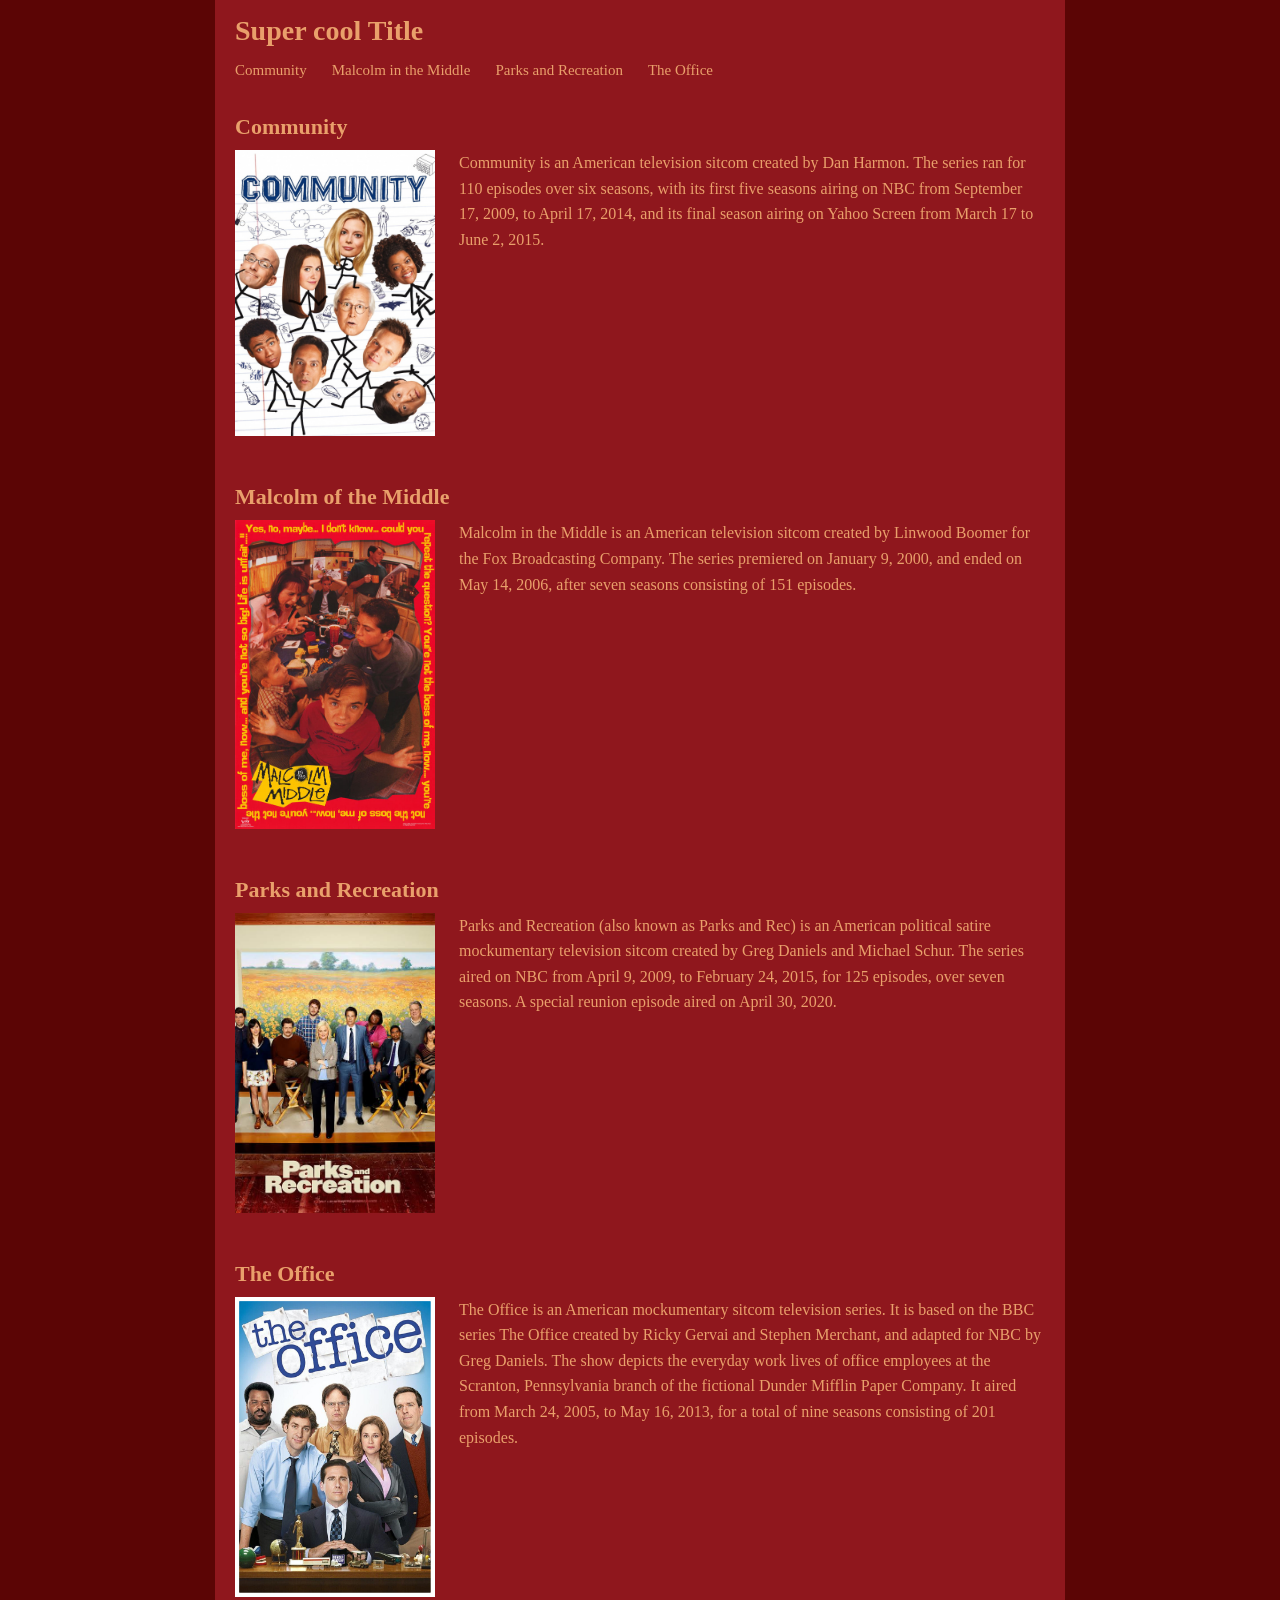
==== index.html @ 0c92c8d4 "Make all pages responsive" ====
<!DOCTYPE html>
<html lang="en">
    <head>
        <meta charset="UTF-8">
        <meta name="viewport" content="width=device-width, initial-scale=1">
        <title>Home Page</title>
        <link rel="stylesheet" href="css/site.css">
    </head>

    <body class="home-page">
        <header>
            <h1>Super cool Title</h1>

            <nav>
                <a href="community.html"> Community </a>
                <a href="malcolminthemiddle.html"> Malcolm in the Middle </a>
                <a href="parksandrec.html"> Parks and Recreation </a>
                <a href="theoffice.html"> The Office </a>
            </nav>
        </header>

        <main class="show-summaries">
        <section class="show-summary">
        <h2>Community</h2>
        <img class="show-summary-image" src="images/community.jpg" alt="Community">
        <p class="show-summary-description">
            Community is an American television sitcom created by Dan Harmon.
            The series ran for 110 episodes over six seasons, with its first
            five seasons airing on NBC from September 17, 2009, to April 17,
            2014, and its final season airing on Yahoo Screen from March 17
            to June 2, 2015.
        </p>
        </section>

        <section class="show-summary">
        <h2>Malcolm of the Middle</h2>
        <img class="show-summary-image" src="images/malcolminthemiddle.jpg" alt="Malcolm in the Middle">
        <p class="show-summary-description">
            Malcolm in the Middle is an American television sitcom created by
            Linwood Boomer for the Fox Broadcasting Company. The series premiered
            on January 9, 2000, and ended on May 14, 2006, after seven seasons
            consisting of 151 episodes.
        </p>
        </section>

        <section class="show-summary">
        <h2>Parks and Recreation</h2>
        <img class="show-summary-image" src="images/parksandrec.jpg" alt="Parks and Recreation">
        <p class="show-summary-description">
            Parks and Recreation (also known as Parks and Rec) is an American
            political satire mockumentary television sitcom created by Greg
            Daniels and Michael Schur. The series aired on NBC from April 9,
            2009, to February 24, 2015, for 125 episodes, over seven seasons.
            A special reunion episode aired on April 30, 2020.
        </p>
        </section>

        <section class="show-summary">
        <h2>The Office</h2>
        <img class="show-summary-image" src="images/theoffice.jpg" alt="The Office">
        <p class="show-summary-description">
            The Office is an American mockumentary sitcom television series.
            It is based on the BBC series The Office created by Ricky Gervai
            and Stephen Merchant, and adapted for NBC by Greg Daniels. The
            show depicts the everyday work lives of office employees at the
            Scranton, Pennsylvania branch of the fictional Dunder Mifflin Paper
            Company. It aired from March 24, 2005, to May 16, 2013, for a total
            of nine seasons consisting of 201 episodes.
        </p>
        </section>
        </main>
    </body>
</html>
---- css/site.css ----
* {
    box-sizing: border-box;
}

body {
    margin: 0;
    min-height: 100vh;

    font-family: Georgia, serif;
    color: #e9a06b;

    background: linear-gradient(
        to right,
        #5b0505 0%,
        #5b0505 calc(50% - 425px),
        #8f171d calc(50% - 425px),
        #8f171d calc(50% + 425px),
        #5b0505 calc(50% + 425px),
        #5b0505 100%
    );
}

/* Header */
header {
    width: 850px;
    margin: 0 auto;
    padding: 15px 20px;
    background-color: #8f171d;
}

/* Main title */
h1 {
    margin: 0 0 15px;
    color: #e9a06b;
    font-size: 28px;
}

/* Navigation */
nav {
    display: flex;
    flex-wrap: wrap;
    gap: 25px;
}

nav a {
    color: #e9a06b;
    text-decoration: none;
    font-size: 15px;
}

nav a:hover {
    text-decoration: underline;
}

/* Community title */
h2 {
    width: 850px;
    margin: 20px auto 10px;
    padding: 0 20px;

    font-size: 22px;
    color: #e9a06b;
}

/* Show image */
img {
    width: 300px;
    height: auto;

    float: left;
    margin: 0 30px 20px calc(50% - 405px);
}

/* About the Show heading */
h3:first-of-type {
    width: 850px;
    margin: 0 auto 10px;
    padding: 0 20px 0 350px;

    font-size: 18px;
    color: #e9a06b;
}

/* Description */
p {
    width: 850px;
    min-height: 250px;

    margin: 0 auto;
    padding: 0 20px 0 350px;

    font-size: 16px;
    line-height: 1.6;
}

/* Other headings */
h3:not(:first-of-type) {
    width: 850px;

    margin: 25px auto 10px;
    padding: 0 20px;

    clear: both;

    font-size: 18px;
    color: #e9a06b;
}

/* Lists */
ol {
    width: 850px;

    margin: 0 auto;
    padding-left: 55px;
    padding-right: 25px;

    font-size: 15px;
    line-height: 1.6;
}

.home-page header {
    width: min(850px, 100%);
}

.home-page nav {
    flex-wrap: wrap;
}

.show-summaries {
    width: min(850px, 100%);
    margin: 0 auto;
    padding: 0 20px;
}

.show-summary {
    display: grid;
    grid-template-columns: 200px minmax(0, 1fr);
    grid-template-areas:
        "title title"
        "image description";
    column-gap: 24px;
    align-items: start;
    margin-bottom: 28px;
}

.show-summary h2 {
    grid-area: title;
    width: auto;
    margin: 20px 0 10px;
    padding: 0;
}

.show-summary-image {
    grid-area: image;
    float: none;
    width: 200px;
    height: auto;
    margin: 0;
}

.show-summary-description {
    grid-area: description;
    width: auto;
    min-height: 0;
    margin: 0;
    padding: 0;
}

@media (max-width: 600px) {
    .show-summary {
        grid-template-columns: minmax(0, 1fr);
        grid-template-areas:
            "title"
            "image"
            "description";
        row-gap: 12px;
    }

    .show-summary h2 {
        margin-top: 16px;
    }

    .show-summary-image {
        width: min(220px, 100%);
    }
}

    @media (max-width: 850px) {
        header,
        h2,
        h3,
        p,
        ol {
            width: min(850px, 100%);
        }

        body:not(.home-page) img {
            display: block;
            float: none;
            width: min(300px, 100%);
            margin: 0 auto 16px;
        }

        body:not(.home-page) h3:first-of-type,
        body:not(.home-page) h3:not(:first-of-type) {
            width: min(850px, 100%);
        }

        body:not(.home-page) h3:first-of-type {
            margin: 16px auto 10px;
            padding: 0 20px;
        }

        body:not(.home-page) p {
            min-height: 0;
            padding: 0 20px;
        }

        body:not(.home-page) h3:not(:first-of-type) {
            padding: 0 20px;
        }
    }

    @media (max-width: 600px) {
        nav {
            column-gap: 16px;
            row-gap: 10px;
        }

        h1 {
            overflow-wrap: anywhere;
        }
    }
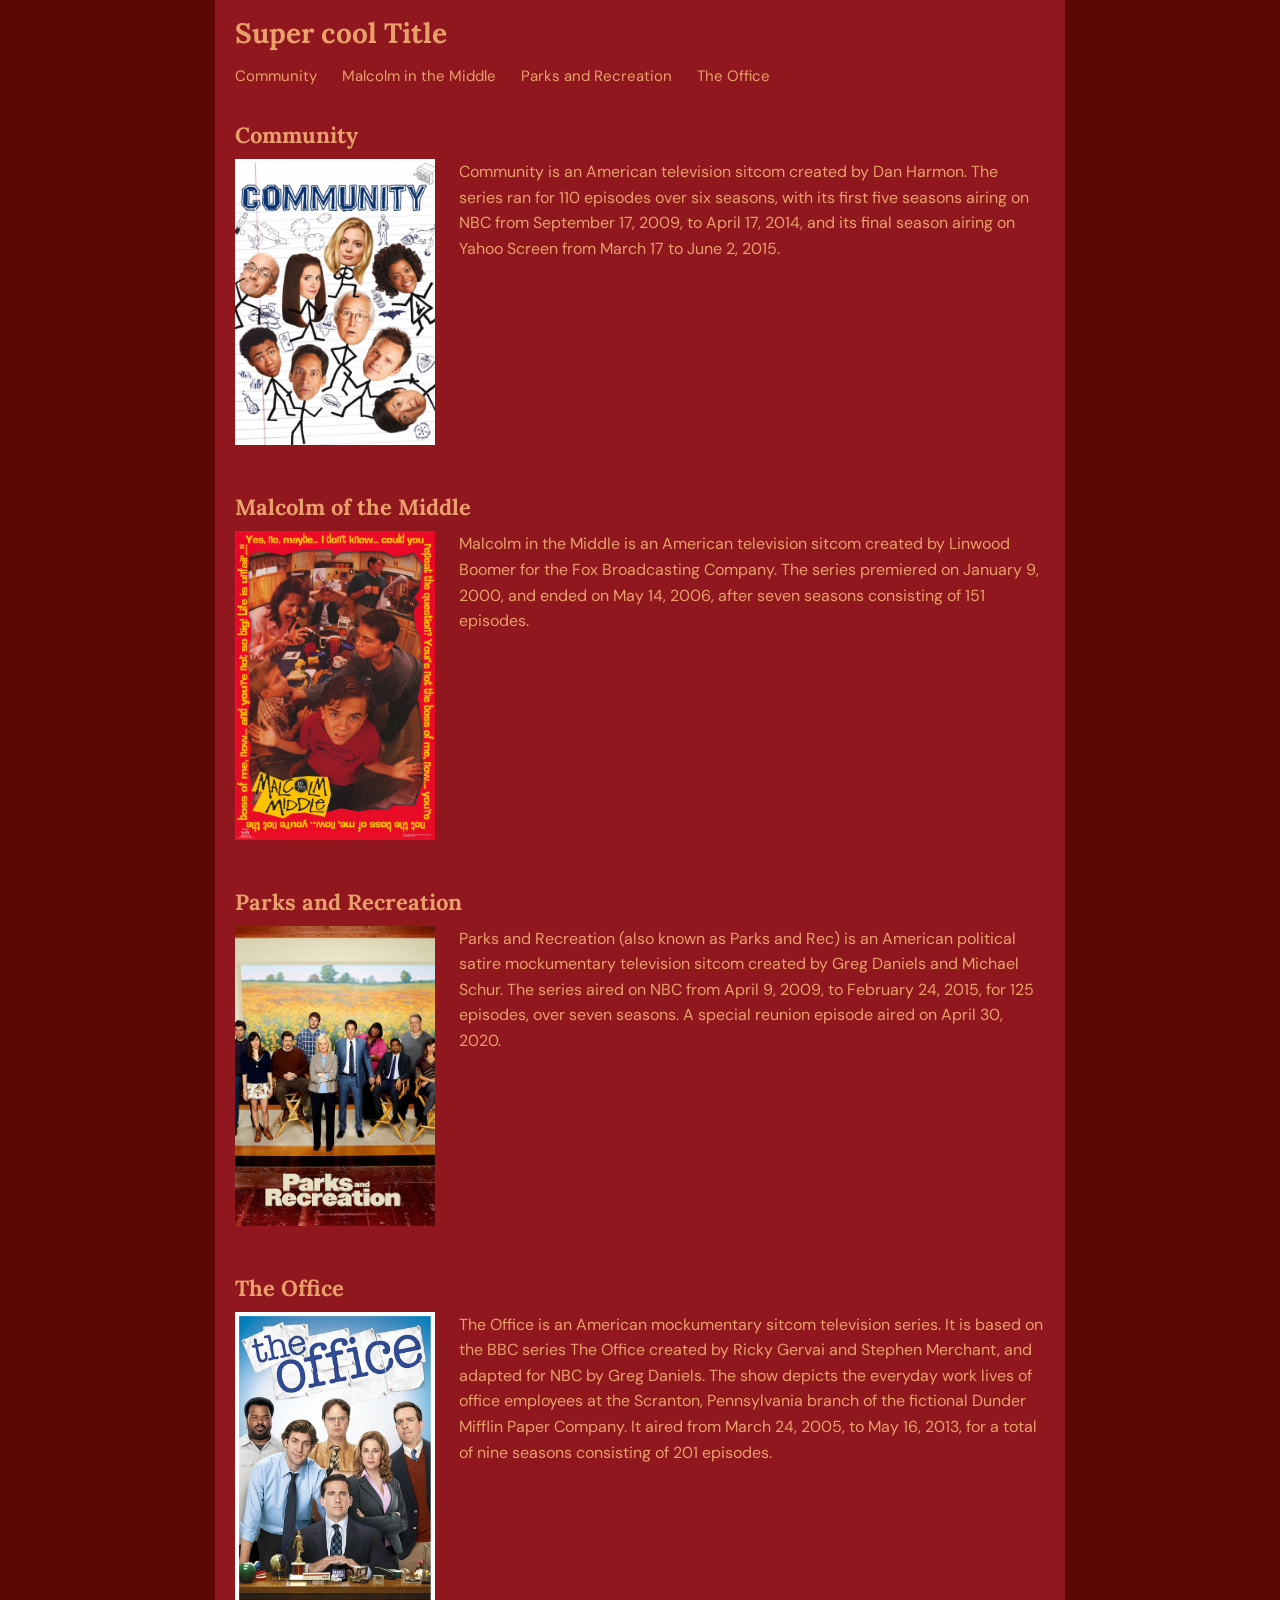
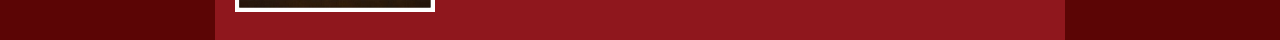
==== commit 377e48d4: "Add DM Sans and Lora web fonts" ====
--- a/index.html
+++ b/index.html
@@ -4,6 +4,9 @@
         <meta charset="UTF-8">
         <meta name="viewport" content="width=device-width, initial-scale=1">
         <title>Home Page</title>
+        <link rel="preconnect" href="https://fonts.googleapis.com">
+        <link rel="preconnect" href="https://fonts.gstatic.com" crossorigin>
+        <link href="https://fonts.googleapis.com/css2?family=DM+Sans:wght@400;500;600;700&family=Lora:wght@500;600;700&display=swap" rel="stylesheet">
         <link rel="stylesheet" href="css/site.css">
     </head>
 
--- a/css/site.css
+++ b/css/site.css
@@ -6,7 +6,7 @@
     margin: 0;
     min-height: 100vh;
 
-    font-family: Georgia, serif;
+    font-family: "DM Sans", sans-serif;
     color: #e9a06b;
 
     background: linear-gradient(
@@ -35,6 +35,12 @@
     font-size: 28px;
 }
 
+h1,
+h2,
+h3 {
+    font-family: "Lora", Georgia, serif;
+}
+
 /* Navigation */
 nav {
     display: flex;
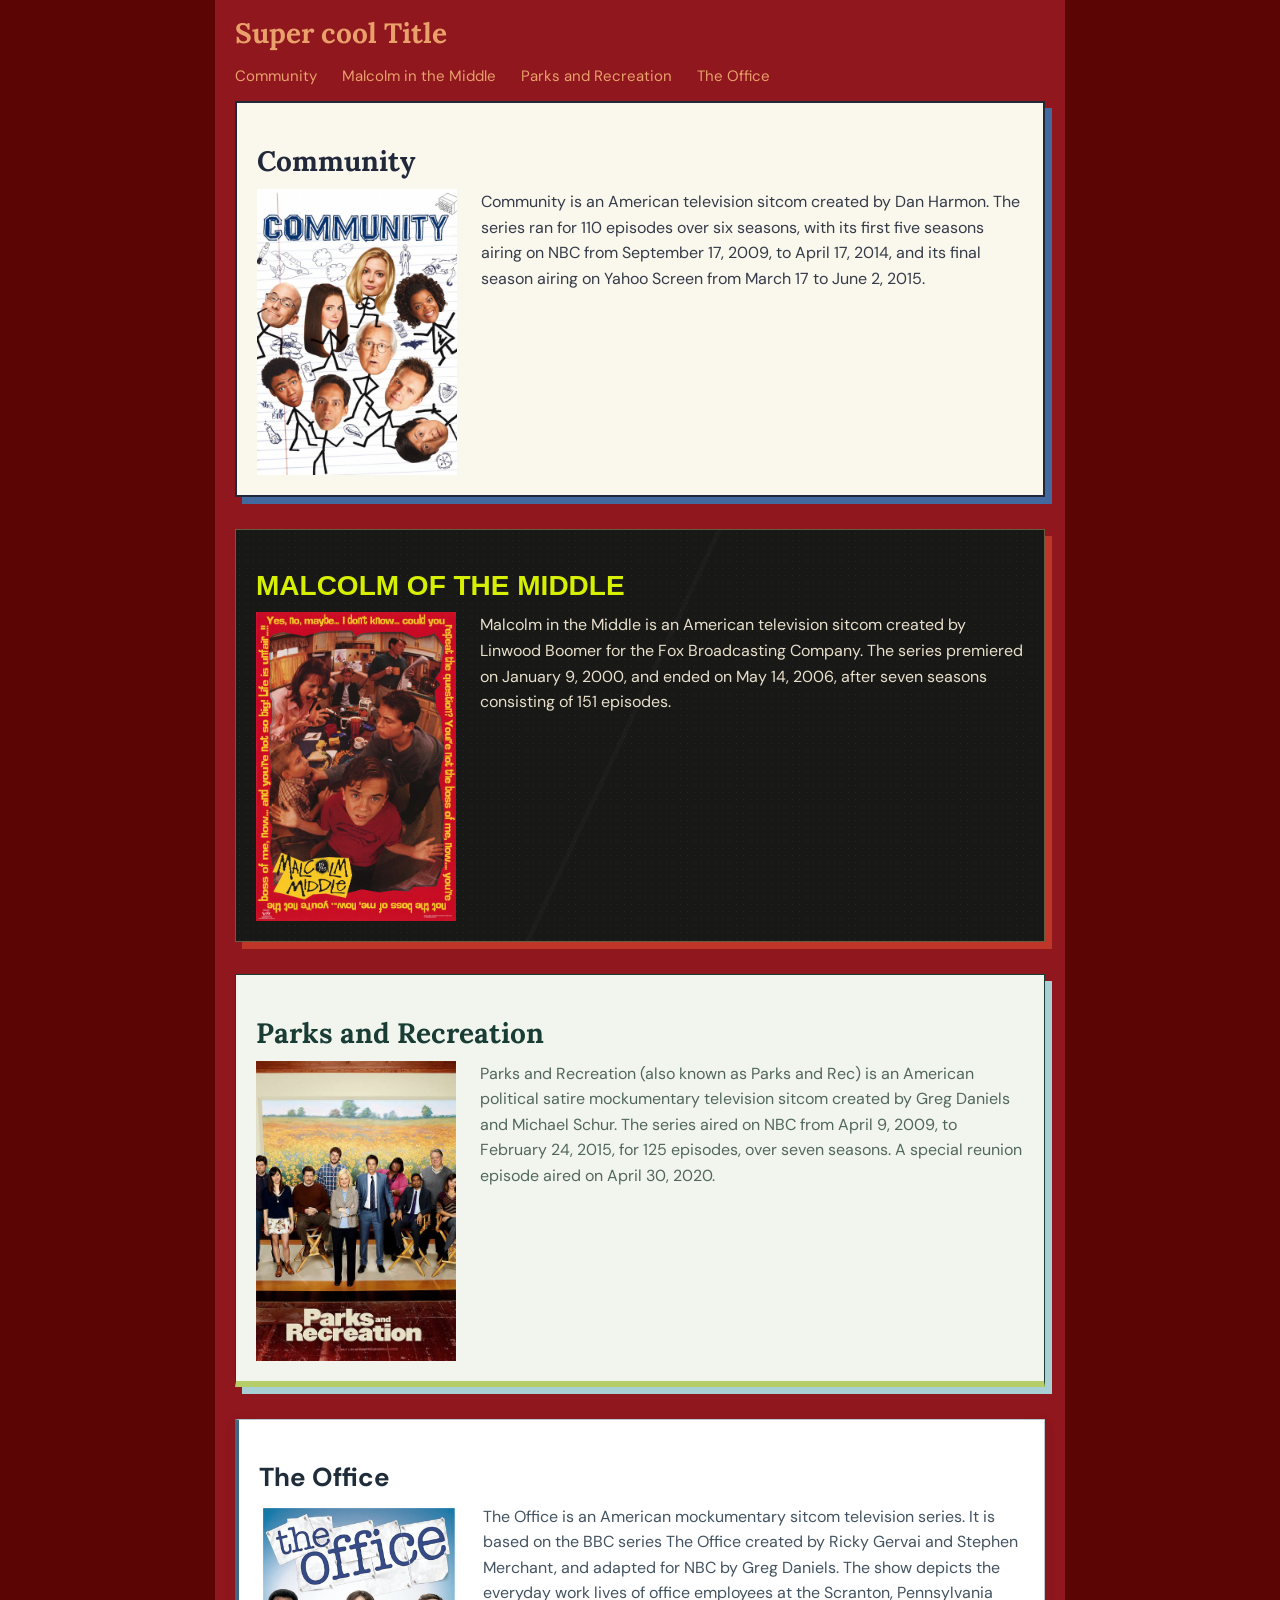
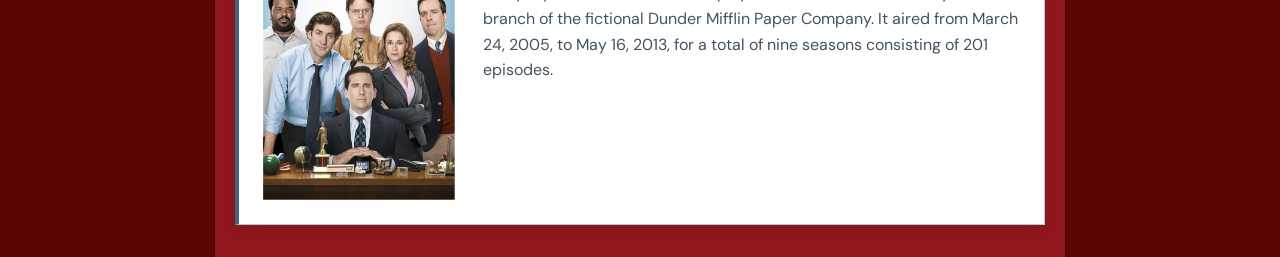
==== commit 28692596: "Match homepage summaries to show themes" ====
--- a/index.html
+++ b/index.html
@@ -7,7 +7,7 @@
         <link rel="preconnect" href="https://fonts.googleapis.com">
         <link rel="preconnect" href="https://fonts.gstatic.com" crossorigin>
         <link href="https://fonts.googleapis.com/css2?family=DM+Sans:wght@400;500;600;700&family=Lora:wght@500;600;700&display=swap" rel="stylesheet">
-        <link rel="stylesheet" href="css/site.css">
+        <link rel="stylesheet" href="css/site.css?v=index-themes">
     </head>
 
     <body class="home-page">
@@ -23,7 +23,7 @@
         </header>
 
         <main class="show-summaries">
-        <section class="show-summary">
+        <section class="show-summary summary-community">
         <h2>Community</h2>
         <img class="show-summary-image" src="images/community.jpg" alt="Community">
         <p class="show-summary-description">
@@ -35,7 +35,7 @@
         </p>
         </section>
 
-        <section class="show-summary">
+        <section class="show-summary summary-malcolm">
         <h2>Malcolm of the Middle</h2>
         <img class="show-summary-image" src="images/malcolminthemiddle.jpg" alt="Malcolm in the Middle">
         <p class="show-summary-description">
@@ -46,7 +46,7 @@
         </p>
         </section>
 
-        <section class="show-summary">
+        <section class="show-summary summary-parks">
         <h2>Parks and Recreation</h2>
         <img class="show-summary-image" src="images/parksandrec.jpg" alt="Parks and Recreation">
         <p class="show-summary-description">
@@ -58,7 +58,7 @@
         </p>
         </section>
 
-        <section class="show-summary">
+        <section class="show-summary summary-office">
         <h2>The Office</h2>
         <img class="show-summary-image" src="images/theoffice.jpg" alt="The Office">
         <p class="show-summary-description">
--- a/css/site.css
+++ b/css/site.css
@@ -139,6 +139,7 @@
 }
 
 .show-summary {
+    position: relative;
     display: grid;
     grid-template-columns: 200px minmax(0, 1fr);
     grid-template-areas:
@@ -146,7 +147,9 @@
         "image description";
     column-gap: 24px;
     align-items: start;
-    margin-bottom: 28px;
+    margin-bottom: 32px;
+    padding: 20px;
+    border: 1px solid transparent;
 }
 
 .show-summary h2 {
@@ -154,6 +157,7 @@
     width: auto;
     margin: 20px 0 10px;
     padding: 0;
+    font-size: 28px;
 }
 
 .show-summary-image {
@@ -170,6 +174,87 @@
     min-height: 0;
     margin: 0;
     padding: 0;
+}
+
+.summary-community {
+    border: 2px solid #20283a;
+    background: #faf7ed;
+    box-shadow: 7px 7px 0 #426a9e;
+}
+
+.summary-community h2 {
+    color: #20283a;
+    font-family: "Lora", Georgia, serif;
+}
+
+.summary-community .show-summary-description {
+    color: #343b48;
+}
+
+.summary-malcolm {
+    border-color: #665e43;
+    background-color: #181816;
+    background-image:
+        radial-gradient(rgba(232, 224, 204, 0.08) 0.8px, transparent 0.9px),
+        linear-gradient(115deg, transparent 0 48%, rgba(255, 255, 255, 0.025) 48.2% 48.5%, transparent 48.7%);
+    background-size: 7px 7px, 100% 100%;
+    box-shadow: 7px 7px 0 #bf3528;
+}
+
+.summary-malcolm h2 {
+    color: #d7f000;
+    font-family: "Rubik Glitch", "Bebas Neue", Impact, sans-serif;
+    text-transform: uppercase;
+}
+
+.summary-malcolm .show-summary-description {
+    color: #e8e0cc;
+}
+
+.summary-malcolm .show-summary-image {
+    filter: saturate(0.78) contrast(1.08);
+}
+
+.summary-parks {
+    border-color: #193d35;
+    border-bottom: 6px solid #b5ce69;
+    background: #f2f5ee;
+    box-shadow: 7px 7px 0 #a8d0d4;
+}
+
+.summary-parks h2 {
+    color: #193d35;
+    font-family: "Lora", Georgia, serif;
+}
+
+.summary-parks .show-summary-description {
+    color: #52675c;
+}
+
+.summary-parks .show-summary-image {
+    filter: saturate(0.88);
+}
+
+.summary-office {
+    border-color: #bac7cf;
+    border-left: 4px solid #426783;
+    background: #fff;
+    box-shadow: 0 4px 14px rgba(31, 44, 58, 0.08);
+}
+
+.summary-office h2 {
+    color: #1f2c3a;
+    font-family: "DM Sans", sans-serif;
+    font-size: 26px;
+    font-weight: 700;
+}
+
+.summary-office .show-summary-description {
+    color: #435361;
+}
+
+.summary-office .show-summary-image {
+    filter: saturate(0.78);
 }
 
 @media (max-width: 600px) {
@@ -189,6 +274,10 @@
     .show-summary-image {
         width: min(220px, 100%);
     }
+
+    .show-summary {
+        padding: 16px;
+    }
 }
 
     @media (max-width: 850px) {
@@ -236,4 +325,1728 @@
         h1 {
             overflow-wrap: anywhere;
         }
-    }+    }
+
+.malcolm-page {
+    color: #e8e0cc;
+    background-color: #181816;
+    background-image:
+        radial-gradient(rgba(232, 224, 204, 0.1) 0.8px, transparent 0.9px),
+        linear-gradient(115deg, transparent 0 48%, rgba(255, 255, 255, 0.025) 48.2% 48.5%, transparent 48.7%);
+    background-size: 7px 7px, 100% 100%;
+}
+
+.malcolm-page header {
+    width: 100%;
+    margin: 0;
+    padding: 18px max(22px, calc((100% - 1120px) / 2));
+    border-bottom: 4px solid #d7f000;
+    background: #10100f;
+}
+
+.malcolm-page header h1 {
+    display: flex;
+    align-items: baseline;
+    justify-content: space-between;
+    gap: 16px;
+    margin-bottom: 16px;
+    color: #f1ead8;
+    font-family: "Bebas Neue", Impact, sans-serif;
+    font-size: 30px;
+    text-transform: uppercase;
+}
+
+.malcolm-page header h1 span {
+    color: #d7f000;
+    font-family: "Special Elite", monospace;
+    font-size: 12px;
+    font-weight: 400;
+    text-transform: uppercase;
+}
+
+.malcolm-page nav {
+    gap: 10px 24px;
+}
+
+.malcolm-page nav a {
+    color: #e8e0cc;
+    font-size: 13px;
+    text-transform: uppercase;
+}
+
+.malcolm-page nav a:hover {
+    color: #d7f000;
+}
+
+.malcolm-main {
+    width: min(1120px, 100%);
+    margin: 0 auto;
+    padding: 64px 32px 88px;
+}
+
+.malcolm-intro {
+    display: grid;
+    grid-template-columns: minmax(230px, 0.78fr) minmax(0, 1.22fr);
+    align-items: center;
+    gap: 64px;
+}
+
+.malcolm-poster {
+    position: relative;
+    width: min(100%, 340px);
+    margin: 0 auto;
+    padding: 12px 12px 16px;
+    transform: rotate(-2deg);
+    background: #e8e0cc;
+    box-shadow: 10px 10px 0 #bf3528, 18px 18px 0 rgba(0, 0, 0, 0.45);
+}
+
+.malcolm-poster::before {
+    position: absolute;
+    top: -13px;
+    left: 35%;
+    width: 92px;
+    height: 24px;
+    transform: rotate(3deg);
+    background: rgba(215, 240, 0, 0.82);
+    content: "";
+}
+
+.malcolm-page .malcolm-poster img {
+    display: block;
+    float: none;
+    width: 100%;
+    height: auto;
+    margin: 0;
+    filter: saturate(0.78) contrast(1.08);
+}
+
+.malcolm-poster figcaption {
+    padding-top: 12px;
+    color: #27251f;
+    font-family: "Special Elite", monospace;
+    font-size: 12px;
+    text-align: right;
+    text-transform: uppercase;
+}
+
+.malcolm-intro-copy {
+    min-width: 0;
+}
+
+.malcolm-kicker,
+.malcolm-section-tag {
+    width: auto;
+    min-height: 0;
+    margin: 0 0 12px;
+    padding: 0;
+    color: #d7f000;
+    font-family: "Special Elite", monospace;
+    font-size: 14px;
+    text-transform: uppercase;
+}
+
+.malcolm-page .malcolm-title {
+    width: auto;
+    margin: 0;
+    padding: 0;
+    color: #f1ead8;
+    font-family: "Rubik Glitch", "Bebas Neue", Impact, sans-serif;
+    font-size: 88px;
+    line-height: 0.82;
+    text-transform: uppercase;
+}
+
+.malcolm-page .malcolm-description {
+    width: auto;
+    min-height: 0;
+    margin: 24px 0;
+    padding: 0 0 0 18px;
+    border-left: 3px solid #bf3528;
+    color: #d1c8b5;
+    font-size: 17px;
+    line-height: 1.65;
+}
+
+.malcolm-stats {
+    display: grid;
+    grid-template-columns: repeat(3, minmax(0, 1fr));
+    width: auto;
+    margin: 0;
+    padding: 14px 0 0;
+    border-top: 1px solid #605d51;
+    list-style: none;
+}
+
+.malcolm-stats li {
+    display: grid;
+    gap: 2px;
+}
+
+.malcolm-stats strong {
+    color: #bf3528;
+    font-family: "Bebas Neue", Impact, sans-serif;
+    font-size: 30px;
+    font-weight: 400;
+    line-height: 1;
+}
+
+.malcolm-stats span {
+    color: #c9c1af;
+    font-family: "Special Elite", monospace;
+    font-size: 11px;
+    text-transform: uppercase;
+}
+
+.malcolm-archive {
+    display: grid;
+    grid-template-columns: minmax(0, 0.8fr) minmax(0, 1.2fr);
+    gap: 56px;
+    margin-top: 88px;
+    padding-top: 24px;
+    border-top: 1px solid #605d51;
+}
+
+.malcolm-list-block {
+    min-width: 0;
+}
+
+.malcolm-page .malcolm-section-tag {
+    margin-bottom: 8px;
+    color: #bf6c39;
+    font-size: 12px;
+}
+
+.malcolm-page .malcolm-list-block h3 {
+    width: auto;
+    margin: 0 0 18px;
+    padding: 0;
+    clear: none;
+    color: #f1ead8;
+    font-family: "Bebas Neue", Impact, sans-serif;
+    font-size: 40px;
+    font-weight: 400;
+    text-transform: uppercase;
+}
+
+.malcolm-cast-list,
+.malcolm-facts-list {
+    width: auto;
+    margin: 0;
+    padding: 0;
+    list-style: none;
+}
+
+.malcolm-cast-list {
+    display: grid;
+    grid-template-columns: repeat(2, minmax(0, 1fr));
+    gap: 0 24px;
+    counter-reset: cast;
+}
+
+.malcolm-cast-list li {
+    padding: 10px 0;
+    border-top: 1px solid #47453c;
+    color: #eee7d6;
+    font-size: 15px;
+}
+
+.malcolm-cast-list li::before {
+    margin-right: 10px;
+    color: #d7f000;
+    content: "0" counter(cast);
+    counter-increment: cast;
+    font-family: "Special Elite", monospace;
+    font-size: 12px;
+}
+
+.malcolm-facts-list {
+    counter-reset: facts;
+}
+
+.malcolm-facts-list li {
+    display: grid;
+    grid-template-columns: 34px minmax(0, 1fr);
+    gap: 12px;
+    padding: 12px 0;
+    border-top: 1px solid #47453c;
+    color: #d1c8b5;
+    font-size: 14px;
+    line-height: 1.55;
+}
+
+.malcolm-facts-list li::before {
+    color: #bf3528;
+    content: "0" counter(facts);
+    counter-increment: facts;
+    font-family: "Bebas Neue", Impact, sans-serif;
+    font-size: 20px;
+}
+
+.malcolm-theme {
+    display: grid;
+    grid-template-columns: minmax(0, 0.7fr) minmax(0, 1.3fr);
+    align-items: center;
+    gap: 28px;
+    margin-top: 72px;
+    padding: 22px;
+    border: 1px solid #665e43;
+    border-left: 7px solid #d7f000;
+    background: #111210;
+    box-shadow: 6px 6px 0 #bf3528;
+}
+
+.malcolm-theme-copy {
+    min-width: 0;
+}
+
+.malcolm-page .malcolm-theme h2 {
+    width: auto;
+    margin: 0 0 8px;
+    padding: 0;
+    color: #f1ead8;
+    font-family: "Bebas Neue", Impact, sans-serif;
+    font-size: 40px;
+    font-weight: 400;
+    text-transform: uppercase;
+}
+
+.malcolm-page .malcolm-theme-copy p:last-child {
+    width: auto;
+    min-height: 0;
+    margin: 0;
+    padding: 0;
+    color: #d1c8b5;
+    font-size: 13px;
+    line-height: 1.55;
+}
+
+.malcolm-theme iframe {
+    display: block;
+    width: 100%;
+    min-width: 0;
+    border: 0;
+    background: #181816;
+}
+
+@media (max-width: 850px) {
+    .malcolm-page header {
+        padding-right: 24px;
+        padding-left: 24px;
+    }
+
+    .malcolm-main {
+        padding-top: 48px;
+    }
+
+    .malcolm-intro {
+        grid-template-columns: minmax(190px, 0.7fr) minmax(0, 1.3fr);
+        gap: 36px;
+    }
+
+    .malcolm-page .malcolm-title {
+        font-size: 68px;
+    }
+
+    .malcolm-archive {
+        gap: 32px;
+        margin-top: 64px;
+    }
+
+    .malcolm-theme {
+        grid-template-columns: minmax(0, 1fr);
+        gap: 16px;
+        margin-top: 56px;
+    }
+}
+
+@media (max-width: 600px) {
+    .malcolm-page header {
+        padding: 16px 20px;
+    }
+
+    .malcolm-page header h1 {
+        display: block;
+        font-size: 26px;
+    }
+
+    .malcolm-page header h1 span {
+        display: block;
+        margin-top: 4px;
+    }
+
+    .malcolm-page nav {
+        gap: 10px 16px;
+    }
+
+    .malcolm-main {
+        padding: 36px 22px 56px;
+    }
+
+    .malcolm-intro,
+    .malcolm-archive {
+        grid-template-columns: minmax(0, 1fr);
+        gap: 36px;
+    }
+
+    .malcolm-poster {
+        width: min(270px, 84%);
+    }
+
+    .malcolm-page .malcolm-title {
+        font-size: 58px;
+    }
+
+    .malcolm-page .malcolm-description {
+        font-size: 16px;
+    }
+
+    .malcolm-archive {
+        margin-top: 56px;
+    }
+
+    .malcolm-page .malcolm-list-block h3 {
+        font-size: 36px;
+    }
+}
+
+@media (max-width: 360px) {
+    .malcolm-page .malcolm-title {
+        font-size: 50px;
+    }
+}
+
+.community-page {
+    --community-ink: #20283a;
+    --community-paper: #eee9dc;
+    --community-coral: #c94e43;
+    --community-blue: #426a9e;
+    --community-gold: #e9c553;
+    color: var(--community-ink);
+    background-color: var(--community-paper);
+    background-image: repeating-linear-gradient(
+        0deg,
+        transparent 0 31px,
+        rgba(32, 40, 58, 0.045) 32px,
+        transparent 33px
+    );
+}
+
+.community-page .community-header {
+    width: 100%;
+    margin: 0;
+    padding: 18px 24px 16px;
+    border-bottom: 5px solid var(--community-coral);
+    background: var(--community-ink);
+}
+
+.community-header-inner {
+    width: min(1100px, 100%);
+    margin: 0 auto;
+}
+
+.community-page .community-header h1 {
+    display: flex;
+    align-items: baseline;
+    justify-content: space-between;
+    gap: 16px;
+    margin: 0 0 15px;
+    color: #fffaf0;
+    font-family: "Lora", Georgia, serif;
+    font-size: 22px;
+}
+
+.community-page .community-header h1 span {
+    color: var(--community-gold);
+    font-family: "Space Mono", monospace;
+    font-size: 11px;
+    font-weight: 400;
+    letter-spacing: 0;
+    text-transform: uppercase;
+}
+
+.community-page nav {
+    gap: 10px 24px;
+}
+
+.community-page nav a {
+    color: #f4eee0;
+    font-size: 13px;
+}
+
+.community-page nav a:hover {
+    color: var(--community-gold);
+}
+
+.community-main {
+    width: min(1100px, 100%);
+    margin: 0 auto;
+    padding: 56px 28px 80px;
+}
+
+.community-feature {
+    position: relative;
+    display: grid;
+    grid-template-columns: minmax(0, 0.85fr) minmax(0, 1.15fr);
+    align-items: center;
+    gap: clamp(24px, 4vw, 52px);
+    padding: clamp(20px, 3vw, 36px);
+    border: 2px solid var(--community-ink);
+    background: #faf7ed;
+    box-shadow: 8px 8px 0 var(--community-blue);
+}
+
+.community-feature::before {
+    position: absolute;
+    top: -11px;
+    left: 28px;
+    width: 76px;
+    height: 20px;
+    transform: rotate(-3deg);
+    background: var(--community-gold);
+    content: "";
+}
+
+.community-art {
+    min-width: 0;
+    margin: 0;
+    padding: 10px;
+    border: 1px solid #c8c1ae;
+    background: white;
+    transform: rotate(-1deg);
+}
+
+.community-page .community-art img {
+    display: block;
+    float: none;
+    width: 100%;
+    height: auto;
+    margin: 0;
+    border: 1px solid var(--community-ink);
+}
+
+.community-art figcaption {
+    padding: 10px 2px 1px;
+    color: var(--community-blue);
+    font-family: "Space Mono", monospace;
+    font-size: 11px;
+    text-transform: uppercase;
+}
+
+.community-feature-copy {
+    min-width: 0;
+}
+
+.community-page .community-eyebrow {
+    width: auto;
+    min-height: 0;
+    margin: 0 0 12px;
+    padding: 0;
+    color: var(--community-coral);
+    font-family: "Space Mono", monospace;
+    font-size: 12px;
+    line-height: 1.5;
+    text-transform: uppercase;
+}
+
+.community-page .community-feature h2 {
+    width: auto;
+    margin: 0 0 16px;
+    padding: 0;
+    color: var(--community-ink);
+    font-family: "Lora", Georgia, serif;
+    font-size: 64px;
+    line-height: 1;
+}
+
+.community-page .community-description {
+    width: auto;
+    min-height: 0;
+    margin: 0;
+    padding: 0;
+    color: #343b48;
+    font-size: 17px;
+    line-height: 1.65;
+}
+
+.community-meta-note {
+    margin: 22px 0 0;
+    padding: 14px 16px;
+    border-left: 4px solid var(--community-coral);
+    background: #f0dfaa;
+}
+
+.community-meta-note span {
+    color: var(--community-coral);
+    font-family: "Space Mono", monospace;
+    font-size: 11px;
+    text-transform: uppercase;
+}
+
+.community-page .community-meta-note p {
+    width: auto;
+    min-height: 0;
+    margin: 5px 0 0;
+    padding: 0;
+    color: var(--community-ink);
+    font-size: 14px;
+    line-height: 1.5;
+}
+
+.community-page .community-cutline {
+    width: auto;
+    min-height: 0;
+    margin: 14px 0 0;
+    padding: 0;
+    color: var(--community-blue);
+    font-family: "Space Mono", monospace;
+    font-size: 11px;
+    text-align: right;
+}
+
+.community-theme {
+    display: grid;
+    grid-template-columns: minmax(0, 0.8fr) minmax(0, 1.2fr);
+    align-items: center;
+    gap: 24px;
+    margin-top: 48px;
+    padding: 20px 22px;
+    border: 1px solid var(--community-ink);
+    border-left: 6px solid var(--community-gold);
+    background: var(--community-ink);
+    box-shadow: 6px 6px 0 var(--community-coral);
+}
+
+.community-page .community-theme-copy .community-eyebrow {
+    margin-bottom: 8px;
+    color: var(--community-gold);
+}
+
+.community-page .community-theme h3 {
+    width: auto;
+    margin: 0 0 8px;
+    padding: 0;
+    clear: none;
+    color: #fffaf0;
+    font-family: "Lora", Georgia, serif;
+    font-size: 25px;
+}
+
+.community-page .community-theme-copy p:last-child {
+    width: auto;
+    min-height: 0;
+    margin: 0;
+    padding: 0;
+    color: #e1dfd4;
+    font-size: 13px;
+    line-height: 1.55;
+}
+
+.community-theme iframe {
+    display: block;
+    width: 100%;
+    min-width: 0;
+    border: 0;
+    background: var(--community-ink);
+}
+
+.community-rollcall,
+.community-facts {
+    margin-top: 70px;
+}
+
+.community-section-heading {
+    display: flex;
+    align-items: end;
+    justify-content: space-between;
+    gap: 20px;
+    margin-bottom: 20px;
+    padding-bottom: 14px;
+    border-bottom: 2px solid var(--community-ink);
+}
+
+.community-page .community-section-heading h3 {
+    width: auto;
+    margin: 0;
+    padding: 0;
+    clear: none;
+    color: var(--community-ink);
+    font-family: "Lora", Georgia, serif;
+    font-size: 34px;
+}
+
+.community-page .community-section-heading .community-eyebrow {
+    margin-bottom: 7px;
+}
+
+.community-stamp,
+.community-facts-mark {
+    padding: 7px 10px;
+    border: 2px solid var(--community-coral);
+    color: var(--community-coral);
+    font-family: "Space Mono", monospace;
+    font-size: 11px;
+    text-transform: uppercase;
+    transform: rotate(-4deg);
+}
+
+.community-cast-list {
+    display: grid;
+    grid-template-columns: repeat(3, minmax(0, 1fr));
+    width: auto;
+    margin: 0;
+    padding: 0;
+    list-style: none;
+    border-top: 1px solid #b9b2a2;
+}
+
+.community-cast-list li {
+    display: flex;
+    align-items: baseline;
+    gap: 12px;
+    min-width: 0;
+    padding: 14px 12px;
+    border-bottom: 1px solid #b9b2a2;
+    color: var(--community-ink);
+    font-size: 15px;
+}
+
+.community-cast-list li span {
+    color: var(--community-coral);
+    font-family: "Space Mono", monospace;
+    font-size: 11px;
+}
+
+.community-fact-list {
+    display: grid;
+    grid-template-columns: repeat(3, minmax(0, 1fr));
+    width: auto;
+    margin: 0;
+    padding: 0;
+    list-style: none;
+}
+
+.community-fact-list li {
+    min-width: 0;
+    padding: 8px 22px;
+    border-left: 1px solid #b9b2a2;
+    color: #343b48;
+    font-size: 14px;
+    line-height: 1.6;
+}
+
+.community-fact-list li:first-child {
+    padding-left: 0;
+    border-left: 0;
+}
+
+@media (max-width: 760px) {
+    .community-page .community-header h1 {
+        display: block;
+    }
+
+    .community-page .community-header h1 span {
+        display: block;
+        margin-top: 5px;
+    }
+
+    .community-main {
+        padding: 36px 20px 56px;
+    }
+
+    .community-feature {
+        grid-template-columns: minmax(0, 1fr);
+        gap: 26px;
+    }
+
+    .community-art {
+        width: min(390px, 100%);
+        margin: 0 auto;
+    }
+
+    .community-page .community-feature h2 {
+        font-size: 52px;
+    }
+
+    .community-rollcall,
+    .community-facts {
+        margin-top: 52px;
+    }
+
+    .community-theme {
+        grid-template-columns: minmax(0, 1fr);
+        gap: 16px;
+        margin-top: 40px;
+        padding: 18px;
+    }
+
+    .community-cast-list {
+        grid-template-columns: repeat(2, minmax(0, 1fr));
+    }
+
+    .community-fact-list {
+        grid-template-columns: minmax(0, 1fr);
+    }
+
+    .community-fact-list li,
+    .community-fact-list li:first-child {
+        padding: 13px 0;
+        border-bottom: 1px solid #b9b2a2;
+        border-left: 0;
+    }
+}
+
+@media (max-width: 420px) {
+    .community-page .community-header {
+        padding: 16px 18px;
+    }
+
+    .community-page nav {
+        gap: 10px 14px;
+    }
+
+    .community-main {
+        padding-right: 16px;
+        padding-left: 16px;
+    }
+
+    .community-feature {
+        padding: 18px;
+        box-shadow: 5px 5px 0 var(--community-blue);
+    }
+
+    .community-page .community-feature h2 {
+        font-size: 46px;
+    }
+
+    .community-page .community-section-heading h3 {
+        font-size: 28px;
+    }
+
+    .community-cast-list li {
+        gap: 7px;
+        padding-right: 4px;
+        padding-left: 4px;
+        font-size: 13px;
+    }
+
+    .community-stamp,
+    .community-facts-mark {
+        padding: 5px 7px;
+        font-size: 9px;
+    }
+}
+
+.parks-page {
+    --parks-ink: #193d35;
+    --parks-green: #2d674e;
+    --parks-lime: #b5ce69;
+    --parks-sky: #a8d0d4;
+    --parks-coral: #d16d50;
+    --parks-paper: #f2f5ee;
+    color: var(--parks-ink);
+    background-color: var(--parks-paper);
+    background-image:
+        repeating-linear-gradient(0deg, transparent 0 36px, rgba(25, 61, 53, 0.035) 37px, transparent 38px),
+        linear-gradient(90deg, rgba(168, 208, 212, 0.13), transparent 36%, rgba(181, 206, 105, 0.12));
+}
+
+.parks-page .parks-header {
+    width: 100%;
+    margin: 0;
+    padding: 18px 24px 16px;
+    border-bottom: 5px solid var(--parks-lime);
+    background: var(--parks-ink);
+}
+
+.parks-header-inner {
+    width: min(1120px, 100%);
+    margin: 0 auto;
+}
+
+.parks-page .parks-header h1 {
+    display: flex;
+    align-items: baseline;
+    justify-content: space-between;
+    gap: 16px;
+    margin: 0 0 15px;
+    color: #f7f8ed;
+    font-family: "Lora", Georgia, serif;
+    font-size: 22px;
+}
+
+.parks-page .parks-header h1 span {
+    color: var(--parks-lime);
+    font-family: "DM Sans", sans-serif;
+    font-size: 12px;
+    font-weight: 500;
+    text-transform: uppercase;
+}
+
+.parks-page nav {
+    gap: 10px 24px;
+}
+
+.parks-page nav a {
+    color: #f2f5ee;
+    font-size: 13px;
+}
+
+.parks-page nav a:hover {
+    color: var(--parks-lime);
+}
+
+.parks-main {
+    width: min(1120px, 100%);
+    margin: 0 auto;
+    padding: 54px 28px 80px;
+}
+
+.parks-hero {
+    display: grid;
+    grid-template-columns: minmax(0, 0.78fr) minmax(0, 1.22fr);
+    align-items: center;
+    gap: clamp(24px, 4vw, 52px);
+}
+
+.parks-hero-photo {
+    min-width: 0;
+    margin: 0;
+    padding: 10px;
+    border: 2px solid var(--parks-ink);
+    border-bottom: 7px solid var(--parks-lime);
+    background: #fff;
+    box-shadow: 8px 8px 0 var(--parks-sky);
+}
+
+.parks-page .parks-hero-photo img {
+    display: block;
+    float: none;
+    width: 100%;
+    height: auto;
+    margin: 0;
+    filter: saturate(0.88);
+}
+
+.parks-hero-photo figcaption {
+    padding: 11px 3px 1px;
+    color: var(--parks-green);
+    font-size: 12px;
+    font-weight: 700;
+    letter-spacing: 0;
+    text-transform: uppercase;
+}
+
+.parks-hero-copy {
+    min-width: 0;
+}
+
+.parks-page .parks-eyebrow {
+    width: auto;
+    min-height: 0;
+    margin: 0 0 10px;
+    padding: 0;
+    color: var(--parks-green);
+    font-size: 12px;
+    font-weight: 700;
+    letter-spacing: 0;
+    text-transform: uppercase;
+}
+
+.parks-page .parks-hero h2 {
+    width: auto;
+    margin: 0 0 18px;
+    padding: 0;
+    color: var(--parks-ink);
+    font-family: "Lora", Georgia, serif;
+    font-size: 54px;
+    line-height: 1.05;
+}
+
+.parks-page .parks-lead,
+.parks-page .parks-series-note {
+    width: auto;
+    min-height: 0;
+    margin: 0;
+    padding: 0;
+    color: #364d44;
+    font-size: 16px;
+    line-height: 1.65;
+}
+
+.parks-page .parks-series-note {
+    margin-top: 13px;
+    color: #52675c;
+    font-size: 14px;
+}
+
+.parks-values {
+    display: flex;
+    flex-wrap: wrap;
+    gap: 8px 18px;
+    margin-top: 22px;
+    padding-top: 14px;
+    border-top: 1px solid #b6c3b4;
+    color: var(--parks-green);
+    font-size: 12px;
+    font-weight: 700;
+    text-transform: uppercase;
+}
+
+.parks-values span::before {
+    margin-right: 7px;
+    color: var(--parks-coral);
+    content: "•";
+}
+
+.parks-theme {
+    display: grid;
+    grid-template-columns: minmax(0, 0.8fr) minmax(0, 1.2fr);
+    align-items: center;
+    gap: 24px;
+    margin-top: 46px;
+    padding: 20px 22px;
+    border: 1px solid var(--parks-ink);
+    border-left: 6px solid var(--parks-lime);
+    background: var(--parks-ink);
+    box-shadow: 6px 6px 0 var(--parks-sky);
+}
+
+.parks-page .parks-theme-copy .parks-eyebrow {
+    margin-bottom: 8px;
+    color: var(--parks-lime);
+}
+
+.parks-page .parks-theme h3 {
+    width: auto;
+    margin: 0 0 8px;
+    padding: 0;
+    clear: none;
+    color: #f2f5ee;
+    font-family: "Lora", Georgia, serif;
+    font-size: 24px;
+}
+
+.parks-page .parks-theme-copy p:last-child {
+    width: auto;
+    min-height: 0;
+    margin: 0;
+    padding: 0;
+    color: #d5e0d7;
+    font-size: 13px;
+    line-height: 1.55;
+}
+
+.parks-theme iframe {
+    display: block;
+    width: 100%;
+    min-width: 0;
+    border: 0;
+    background: var(--parks-ink);
+}
+
+.parks-stewardship,
+.parks-roster,
+.parks-notes {
+    margin-top: 72px;
+}
+
+.parks-section-heading {
+    display: flex;
+    align-items: end;
+    justify-content: space-between;
+    gap: 20px;
+    margin-bottom: 20px;
+    padding-bottom: 14px;
+    border-bottom: 2px solid var(--parks-ink);
+}
+
+.parks-page .parks-section-heading h3 {
+    width: auto;
+    margin: 0;
+    padding: 0;
+    clear: none;
+    color: var(--parks-ink);
+    font-family: "Lora", Georgia, serif;
+    font-size: 34px;
+}
+
+.parks-field-stamp {
+    padding: 7px 10px;
+    border: 2px solid var(--parks-coral);
+    color: var(--parks-coral);
+    font-size: 11px;
+    font-weight: 700;
+    text-transform: uppercase;
+    transform: rotate(-3deg);
+}
+
+.parks-action-list {
+    display: grid;
+    grid-template-columns: repeat(2, minmax(0, 1fr));
+    width: auto;
+    margin: 0;
+    padding: 0;
+    list-style: none;
+}
+
+.parks-action-list li {
+    display: grid;
+    grid-template-columns: 42px minmax(0, 1fr);
+    gap: 12px;
+    min-width: 0;
+    padding: 20px 20px 20px 0;
+    border-bottom: 1px solid #b6c3b4;
+}
+
+.parks-action-list li:nth-child(odd) {
+    padding-right: 26px;
+}
+
+.parks-action-list li:nth-child(even) {
+    padding-left: 20px;
+    border-left: 1px solid #b6c3b4;
+}
+
+.parks-action-list li > span {
+    color: var(--parks-green);
+    font-family: "Lora", Georgia, serif;
+    font-size: 22px;
+}
+
+.parks-action-list strong {
+    color: var(--parks-ink);
+    font-size: 15px;
+}
+
+.parks-page .parks-action-list p {
+    width: auto;
+    min-height: 0;
+    margin: 6px 0 0;
+    padding: 0;
+    color: #52675c;
+    font-size: 14px;
+    line-height: 1.6;
+}
+
+.parks-cast-list {
+    display: grid;
+    grid-template-columns: repeat(4, minmax(0, 1fr));
+    width: auto;
+    margin: 0;
+    padding: 0;
+    list-style: none;
+}
+
+.parks-cast-list li {
+    padding: 14px 12px;
+    border-bottom: 1px solid #b6c3b4;
+    color: var(--parks-ink);
+    font-size: 14px;
+}
+
+.parks-cast-list li:nth-child(4n + 1) {
+    padding-left: 0;
+}
+
+.parks-facts-list {
+    display: grid;
+    grid-template-columns: repeat(2, minmax(0, 1fr));
+    gap: 0 28px;
+    width: auto;
+    margin: 0;
+    padding: 0;
+    list-style: none;
+}
+
+.parks-facts-list li {
+    padding: 13px 0;
+    border-bottom: 1px solid #b6c3b4;
+    color: #52675c;
+    font-size: 14px;
+    line-height: 1.6;
+}
+
+@media (max-width: 760px) {
+    .parks-page .parks-header h1 {
+        display: block;
+    }
+
+    .parks-page .parks-header h1 span {
+        display: block;
+        margin-top: 5px;
+    }
+
+    .parks-main {
+        padding: 38px 20px 60px;
+    }
+
+    .parks-hero {
+        grid-template-columns: minmax(0, 1fr);
+        gap: 30px;
+    }
+
+    .parks-hero-photo {
+        width: min(380px, 100%);
+        margin: 0 auto;
+    }
+
+    .parks-theme {
+        grid-template-columns: minmax(0, 1fr);
+        gap: 16px;
+    }
+
+    .parks-page .parks-hero h2 {
+        font-size: 44px;
+    }
+
+    .parks-stewardship,
+    .parks-roster,
+    .parks-notes {
+        margin-top: 54px;
+    }
+
+    .parks-cast-list {
+        grid-template-columns: repeat(2, minmax(0, 1fr));
+    }
+
+    .parks-cast-list li:nth-child(4n + 1) {
+        padding-left: 12px;
+    }
+
+    .parks-cast-list li:nth-child(2n + 1) {
+        padding-left: 0;
+    }
+}
+
+@media (max-width: 520px) {
+    .parks-page .parks-header {
+        padding: 16px 18px;
+    }
+
+    .parks-page nav {
+        gap: 10px 14px;
+    }
+
+    .parks-main {
+        padding-right: 16px;
+        padding-left: 16px;
+    }
+
+    .parks-theme {
+        padding: 18px;
+    }
+
+    .parks-action-list,
+    .parks-facts-list {
+        grid-template-columns: minmax(0, 1fr);
+    }
+
+    .parks-action-list li,
+    .parks-action-list li:nth-child(odd),
+    .parks-action-list li:nth-child(even) {
+        padding: 16px 0;
+        border-left: 0;
+    }
+
+    .parks-page .parks-section-heading h3 {
+        font-size: 28px;
+    }
+
+    .parks-field-stamp {
+        padding: 5px 7px;
+        font-size: 9px;
+    }
+
+    .parks-cast-list li {
+        padding: 12px 6px;
+        font-size: 13px;
+    }
+}
+
+.office-page {
+    --office-ink: #1f2c3a;
+    --office-blue: #426783;
+    --office-rule: #bac7cf;
+    --office-paper: #f3f5f6;
+    --office-red: #b94136;
+    color: var(--office-ink);
+    background-color: var(--office-paper);
+    background-image: linear-gradient(90deg, #e5ebef 0, #f3f5f6 20%, #f3f5f6 100%);
+}
+
+.office-page .office-header {
+    width: 100%;
+    margin: 0;
+    padding: 18px 24px 15px;
+    border-bottom: 1px solid #aab8c1;
+    background: #fff;
+    box-shadow: 0 2px 8px rgba(31, 44, 58, 0.08);
+}
+
+.office-header-inner {
+    width: min(1120px, 100%);
+    margin: 0 auto;
+}
+
+.office-page .office-header h1 {
+    display: flex;
+    align-items: baseline;
+    justify-content: space-between;
+    gap: 16px;
+    margin: 0 0 15px;
+    color: var(--office-ink);
+    font-family: "DM Sans", sans-serif;
+    font-size: 22px;
+    font-weight: 700;
+}
+
+.office-page .office-header h1 span {
+    color: #667682;
+    font-family: "IBM Plex Mono", monospace;
+    font-size: 11px;
+    font-weight: 400;
+    text-transform: uppercase;
+}
+
+.office-page nav {
+    gap: 10px 24px;
+}
+
+.office-page nav a {
+    color: #435969;
+    font-size: 13px;
+}
+
+.office-page nav a:hover {
+    color: var(--office-blue);
+}
+
+.office-main {
+    width: min(1120px, 100%);
+    margin: 0 auto;
+    padding: 48px 28px 80px;
+}
+
+.office-executive {
+    display: grid;
+    grid-template-columns: minmax(0, 1fr) minmax(280px, 0.75fr);
+    align-items: center;
+    gap: 48px;
+    padding: 0 0 36px;
+    border-bottom: 1px solid var(--office-rule);
+}
+
+.office-executive-copy,
+.office-photo {
+    min-width: 0;
+}
+
+.office-page .office-eyebrow {
+    width: auto;
+    min-height: 0;
+    margin: 0 0 10px;
+    padding: 0;
+    color: var(--office-blue);
+    font-family: "IBM Plex Mono", monospace;
+    font-size: 11px;
+    letter-spacing: 0;
+    text-transform: uppercase;
+}
+
+.office-page .office-executive h2 {
+    width: auto;
+    margin: 0 0 16px;
+    padding: 0;
+    color: var(--office-ink);
+    font-family: "DM Sans", sans-serif;
+    font-size: 50px;
+    font-weight: 700;
+}
+
+.office-page .office-summary {
+    width: auto;
+    min-height: 0;
+    margin: 0;
+    padding: 0;
+    color: #435361;
+    font-size: 16px;
+    line-height: 1.65;
+}
+
+.office-metrics {
+    display: grid;
+    grid-template-columns: repeat(3, minmax(0, 1fr));
+    gap: 14px;
+    width: auto;
+    margin: 24px 0 0;
+    padding: 15px 0 0;
+    border-top: 1px solid var(--office-rule);
+}
+
+.office-metrics div {
+    min-width: 0;
+}
+
+.office-metrics dt {
+    color: #71808b;
+    font-family: "IBM Plex Mono", monospace;
+    font-size: 10px;
+    text-transform: uppercase;
+}
+
+.office-metrics dd {
+    margin: 5px 0 0;
+    color: var(--office-ink);
+    font-size: 13px;
+    font-weight: 600;
+}
+
+.office-photo {
+    margin: 0;
+    padding: 9px;
+    border: 1px solid #c5cfd5;
+    background: #fff;
+    box-shadow: 0 4px 16px rgba(31, 44, 58, 0.08);
+}
+
+.office-page .office-photo img {
+    display: block;
+    float: none;
+    width: 100%;
+    height: auto;
+    margin: 0;
+    filter: saturate(0.78);
+}
+
+.office-photo figcaption {
+    padding: 9px 2px 1px;
+    color: #64727d;
+    font-family: "IBM Plex Mono", monospace;
+    font-size: 10px;
+    text-align: right;
+    text-transform: uppercase;
+}
+
+.office-theme {
+    display: grid;
+    grid-template-columns: minmax(0, 0.8fr) minmax(0, 1.2fr);
+    align-items: center;
+    gap: 24px;
+    margin-top: 36px;
+    padding: 18px 20px;
+    border: 1px solid var(--office-rule);
+    border-left: 4px solid var(--office-blue);
+    background: #fff;
+}
+
+.office-theme-copy {
+    min-width: 0;
+}
+
+.office-page .office-theme h3 {
+    width: auto;
+    margin: 0 0 6px;
+    padding: 0;
+    clear: none;
+    color: var(--office-ink);
+    font-family: "DM Sans", sans-serif;
+    font-size: 20px;
+    font-weight: 600;
+}
+
+.office-page .office-theme-copy p:last-child {
+    width: auto;
+    min-height: 0;
+    margin: 0;
+    padding: 0;
+    color: #64727d;
+    font-size: 12px;
+    line-height: 1.5;
+}
+
+.office-theme iframe {
+    display: block;
+    width: 100%;
+    min-width: 0;
+    border: 0;
+    background: #fff;
+}
+
+.office-roster {
+    margin-top: 40px;
+}
+
+.office-section-heading {
+    display: flex;
+    align-items: end;
+    justify-content: space-between;
+    gap: 20px;
+    margin-bottom: 18px;
+    padding-bottom: 12px;
+    border-bottom: 1px solid var(--office-rule);
+}
+
+.office-page .office-section-heading h3 {
+    width: auto;
+    margin: 0;
+    padding: 0;
+    clear: none;
+    color: var(--office-ink);
+    font-family: "DM Sans", sans-serif;
+    font-size: 25px;
+    font-weight: 600;
+}
+
+.office-status {
+    color: #64727d;
+    font-family: "IBM Plex Mono", monospace;
+    font-size: 10px;
+    text-transform: uppercase;
+}
+
+.office-roster-list {
+    display: grid;
+    grid-template-columns: repeat(4, minmax(0, 1fr));
+    width: auto;
+    margin: 0;
+    padding: 0;
+    border: 1px solid var(--office-rule);
+    background: #fff;
+    list-style: none;
+}
+
+.office-roster-list li {
+    display: flex;
+    gap: 10px;
+    min-width: 0;
+    padding: 13px 12px;
+    border-right: 1px solid #d8e0e4;
+    border-bottom: 1px solid #d8e0e4;
+    color: #354653;
+    font-size: 13px;
+}
+
+.office-roster-list li span {
+    color: #7e8d96;
+    font-family: "IBM Plex Mono", monospace;
+    font-size: 10px;
+}
+
+.office-chaos {
+    position: relative;
+    margin: 70px -10px 0;
+    padding: 28px 24px 34px;
+    border: 1px solid #d5b7a5;
+    background-color: #f5e7d5;
+    background-image: repeating-linear-gradient(0deg, transparent 0 31px, rgba(185, 65, 54, 0.11) 32px, transparent 33px);
+    transform: rotate(-0.5deg);
+}
+
+.office-chaos::before {
+    position: absolute;
+    top: -11px;
+    right: 14%;
+    width: 92px;
+    height: 23px;
+    transform: rotate(4deg);
+    background: rgba(232, 202, 115, 0.86);
+    content: "";
+}
+
+.office-page .office-chaos .office-section-heading {
+    border-bottom: 2px dashed var(--office-red);
+}
+
+.office-page .office-chaos .office-section-heading h3 {
+    color: #722b25;
+    font-size: 31px;
+}
+
+.office-warning {
+    padding: 7px 9px;
+    border: 2px solid var(--office-red);
+    color: var(--office-red);
+    font-family: "IBM Plex Mono", monospace;
+    font-size: 10px;
+    font-weight: 600;
+    text-transform: uppercase;
+    transform: rotate(3deg);
+}
+
+.office-incident-list {
+    display: grid;
+    grid-template-columns: repeat(3, minmax(0, 1fr));
+    gap: 18px;
+    width: auto;
+    margin: 24px 0 0;
+    padding: 0;
+    list-style: none;
+}
+
+.office-incident-list li {
+    min-width: 0;
+    min-height: 154px;
+    padding: 15px;
+    border: 1px solid #9e8575;
+    background: #fff8e9;
+    box-shadow: 3px 4px 0 rgba(92, 64, 48, 0.16);
+}
+
+.office-incident-list li:nth-child(2) {
+    transform: rotate(1.4deg);
+    background: #e5eef3;
+}
+
+.office-incident-list li:nth-child(3) {
+    transform: rotate(-1deg);
+    background: #f2d9d1;
+}
+
+.office-incident-list li:nth-child(4) {
+    transform: rotate(1deg);
+    background: #eee5bf;
+}
+
+.office-incident-list li:nth-child(5) {
+    transform: rotate(-1.6deg);
+    background: #f9f2e4;
+}
+
+.office-incident-list li:nth-child(6) {
+    transform: rotate(2deg);
+    border: 2px dashed var(--office-red);
+    background: #efc8bd;
+}
+
+.incident-tag {
+    color: #657580;
+    font-family: "IBM Plex Mono", monospace;
+    font-size: 9px;
+    line-height: 1.5;
+    text-transform: uppercase;
+}
+
+.office-incident-list li p {
+    width: auto;
+    min-height: 0;
+    margin: 10px 0 0;
+    padding: 0;
+    color: #3c4146;
+    font-size: 13px;
+    line-height: 1.55;
+}
+
+.office-incident-list li:nth-child(6) .incident-tag {
+    color: #842e28;
+    font-weight: 600;
+}
+
+.office-page .office-footer-note {
+    width: auto;
+    min-height: 0;
+    margin: 28px 0 0;
+    padding: 0;
+    color: #842e28;
+    font-family: "IBM Plex Mono", monospace;
+    font-size: 11px;
+    text-align: right;
+}
+
+@media (max-width: 760px) {
+    .office-page .office-header h1 {
+        display: block;
+    }
+
+    .office-page .office-header h1 span {
+        display: block;
+        margin-top: 5px;
+    }
+
+    .office-main {
+        padding: 36px 20px 60px;
+    }
+
+    .office-executive {
+        grid-template-columns: minmax(0, 1fr);
+        gap: 28px;
+    }
+
+    .office-photo {
+        width: min(380px, 100%);
+        margin: 0 auto;
+    }
+
+    .office-theme {
+        grid-template-columns: minmax(0, 1fr);
+        gap: 14px;
+    }
+
+    .office-incident-list {
+        grid-template-columns: repeat(2, minmax(0, 1fr));
+    }
+
+    .office-roster-list {
+        grid-template-columns: repeat(2, minmax(0, 1fr));
+    }
+}
+
+@media (max-width: 480px) {
+    .office-page .office-header {
+        padding: 16px 18px;
+    }
+
+    .office-page nav {
+        gap: 10px 14px;
+    }
+
+    .office-main {
+        padding-right: 16px;
+        padding-left: 16px;
+    }
+
+    .office-page .office-executive h2 {
+        font-size: 40px;
+    }
+
+    .office-metrics {
+        gap: 8px;
+    }
+
+    .office-metrics dd {
+        font-size: 11px;
+    }
+
+    .office-chaos {
+        margin-right: -5px;
+        margin-left: -5px;
+        padding: 22px 16px 28px;
+    }
+
+    .office-incident-list {
+        grid-template-columns: minmax(0, 1fr);
+        gap: 12px;
+    }
+
+    .office-incident-list li {
+        min-height: 0;
+    }
+
+    .office-incident-list li:nth-child(odd) {
+        margin-right: 8px;
+    }
+
+    .office-incident-list li:nth-child(even) {
+        margin-left: 8px;
+    }
+
+    .office-page .office-section-heading h3,
+    .office-page .office-chaos .office-section-heading h3 {
+        font-size: 24px;
+    }
+
+    .office-status,
+    .office-warning {
+        font-size: 9px;
+    }
+}
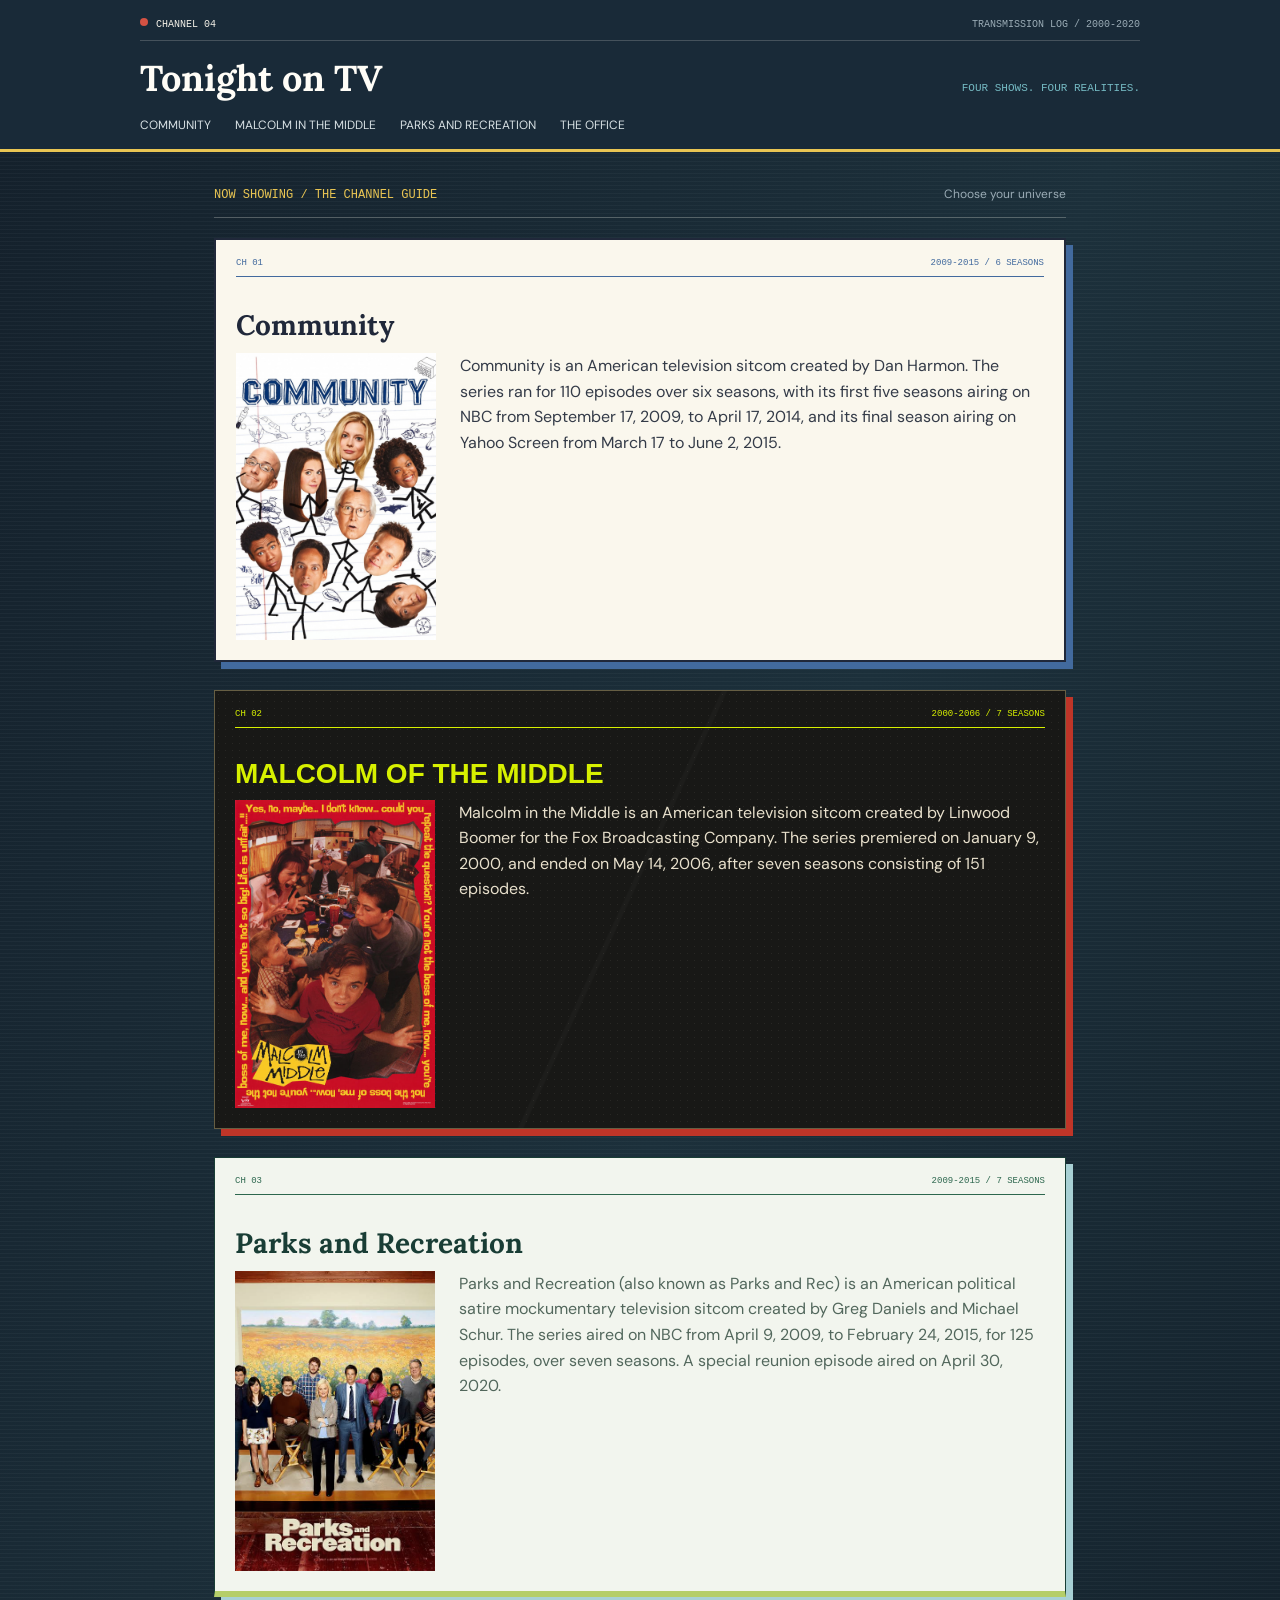
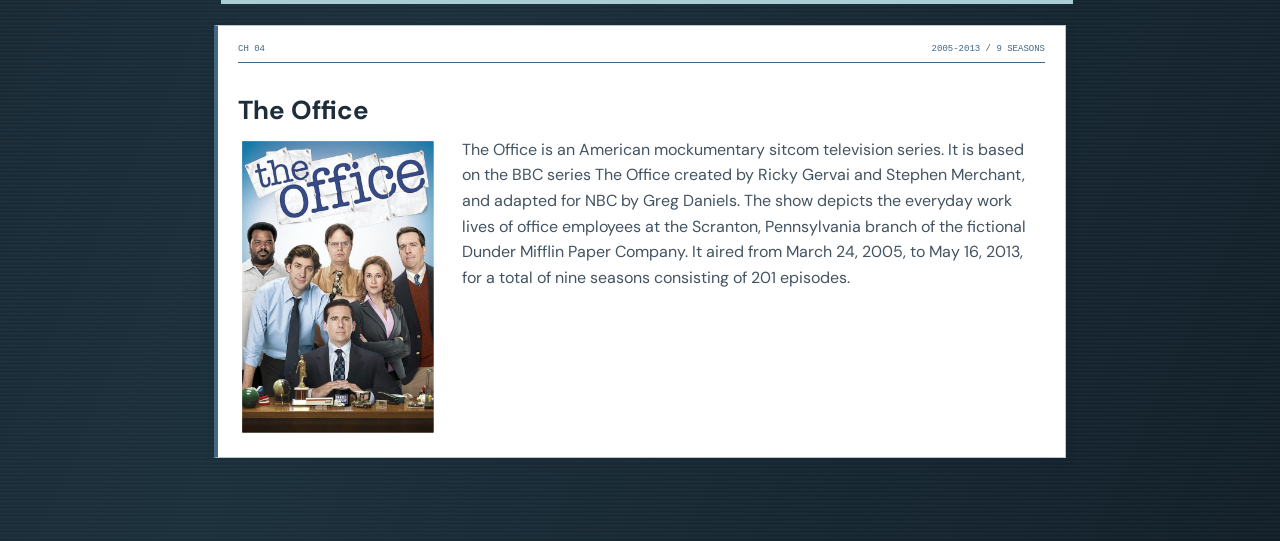
==== commit ae8bb905: "Give homepage a broadcast TV guide look" ====
--- a/index.html
+++ b/index.html
@@ -3,27 +3,37 @@
     <head>
         <meta charset="UTF-8">
         <meta name="viewport" content="width=device-width, initial-scale=1">
-        <title>Home Page</title>
+        <title>Tonight on TV | Show Guide</title>
         <link rel="preconnect" href="https://fonts.googleapis.com">
         <link rel="preconnect" href="https://fonts.gstatic.com" crossorigin>
-        <link href="https://fonts.googleapis.com/css2?family=DM+Sans:wght@400;500;600;700&family=Lora:wght@500;600;700&display=swap" rel="stylesheet">
-        <link rel="stylesheet" href="css/site.css?v=index-themes">
+        <link href="https://fonts.googleapis.com/css2?family=DM+Sans:wght@400;500;600;700&family=IBM+Plex+Mono:wght@400;500;600&family=Lora:wght@500;600;700&display=swap" rel="stylesheet">
+        <link rel="stylesheet" href="css/site.css?v=tv-guide">
     </head>
 
     <body class="home-page">
-        <header>
-            <h1>Super cool Title</h1>
-
+        <header class="home-header">
+            <div class="home-header-inner">
+                <div class="home-broadcast-strip">
+                    <span class="home-on-air">CHANNEL 04</span>
+                    <span>TRANSMISSION LOG / 2000-2020</span>
+                </div>
+                <h1>Tonight on TV <span>Four shows. Four realities.</span></h1>
             <nav>
                 <a href="community.html"> Community </a>
                 <a href="malcolminthemiddle.html"> Malcolm in the Middle </a>
                 <a href="parksandrec.html"> Parks and Recreation </a>
                 <a href="theoffice.html"> The Office </a>
             </nav>
+            </div>
         </header>
 
         <main class="show-summaries">
+        <div class="home-guide-heading">
+            <p>Now showing / The channel guide</p>
+            <span>Choose your universe</span>
+        </div>
         <section class="show-summary summary-community">
+        <div class="show-summary-meta"><span>CH 01</span><span>2009-2015 / 6 SEASONS</span></div>
         <h2>Community</h2>
         <img class="show-summary-image" src="images/community.jpg" alt="Community">
         <p class="show-summary-description">
@@ -36,6 +46,7 @@
         </section>
 
         <section class="show-summary summary-malcolm">
+        <div class="show-summary-meta"><span>CH 02</span><span>2000-2006 / 7 SEASONS</span></div>
         <h2>Malcolm of the Middle</h2>
         <img class="show-summary-image" src="images/malcolminthemiddle.jpg" alt="Malcolm in the Middle">
         <p class="show-summary-description">
@@ -47,6 +58,7 @@
         </section>
 
         <section class="show-summary summary-parks">
+        <div class="show-summary-meta"><span>CH 03</span><span>2009-2015 / 7 SEASONS</span></div>
         <h2>Parks and Recreation</h2>
         <img class="show-summary-image" src="images/parksandrec.jpg" alt="Parks and Recreation">
         <p class="show-summary-description">
@@ -59,6 +71,7 @@
         </section>
 
         <section class="show-summary summary-office">
+        <div class="show-summary-meta"><span>CH 04</span><span>2005-2013 / 9 SEASONS</span></div>
         <h2>The Office</h2>
         <img class="show-summary-image" src="images/theoffice.jpg" alt="The Office">
         <p class="show-summary-description">
--- a/css/site.css
+++ b/css/site.css
@@ -128,14 +128,122 @@
     width: min(850px, 100%);
 }
 
+.home-page {
+    --guide-ink: #f4f1e8;
+    --guide-panel: #192a38;
+    --guide-blue: #75bac3;
+    --guide-gold: #e9c553;
+    color: var(--guide-ink);
+    background-color: #14202b;
+    background-image:
+        repeating-linear-gradient(0deg, rgba(220, 234, 239, 0.035) 0 1px, transparent 1px 4px),
+        linear-gradient(115deg, #14202b 0%, #1c303b 52%, #13202a 100%);
+}
+
+.home-page .home-header {
+    width: 100%;
+    margin: 0;
+    padding: 18px 24px 16px;
+    border-bottom: 3px solid var(--guide-gold);
+    background: var(--guide-panel);
+}
+
+.home-header-inner {
+    width: min(1000px, 100%);
+    margin: 0 auto;
+}
+
+.home-broadcast-strip {
+    display: flex;
+    align-items: center;
+    justify-content: space-between;
+    gap: 14px;
+    padding-bottom: 10px;
+    border-bottom: 1px solid rgba(244, 241, 232, 0.2);
+    color: #9aabb5;
+    font-family: "IBM Plex Mono", monospace;
+    font-size: 10px;
+    letter-spacing: 0;
+}
+
+.home-on-air {
+    color: #f4f1e8;
+}
+
+.home-on-air::before {
+    display: inline-block;
+    width: 8px;
+    height: 8px;
+    margin-right: 8px;
+    border-radius: 50%;
+    background: #d45243;
+    content: "";
+    vertical-align: 1px;
+}
+
+.home-page .home-header h1 {
+    display: flex;
+    align-items: baseline;
+    justify-content: space-between;
+    gap: 16px;
+    margin: 14px 0 16px;
+    color: #fffdf7;
+    font-family: "Lora", Georgia, serif;
+    font-size: 36px;
+}
+
+.home-page .home-header h1 span {
+    color: var(--guide-blue);
+    font-family: "IBM Plex Mono", monospace;
+    font-size: 11px;
+    font-weight: 400;
+    text-transform: uppercase;
+}
+
 .home-page nav {
-    flex-wrap: wrap;
+    gap: 8px 24px;
+}
+
+.home-page nav a {
+    color: #d7e0e3;
+    font-size: 12px;
+    text-transform: uppercase;
+}
+
+.home-page nav a:hover {
+    color: var(--guide-gold);
 }
 
 .show-summaries {
-    width: min(850px, 100%);
+    width: min(900px, 100%);
     margin: 0 auto;
-    padding: 0 20px;
+    padding: 34px 24px 56px;
+}
+
+.home-guide-heading {
+    display: flex;
+    align-items: baseline;
+    justify-content: space-between;
+    gap: 14px;
+    margin: 0 0 20px;
+    padding: 0 0 12px;
+    border-bottom: 1px solid rgba(244, 241, 232, 0.25);
+}
+
+.home-page .home-guide-heading p {
+    width: auto;
+    min-height: 0;
+    margin: 0;
+    padding: 0;
+    color: var(--guide-gold);
+    font-family: "IBM Plex Mono", monospace;
+    font-size: 12px;
+    text-transform: uppercase;
+}
+
+.home-guide-heading span {
+    color: #9aabb5;
+    font-size: 12px;
 }
 
 .show-summary {
@@ -143,13 +251,28 @@
     display: grid;
     grid-template-columns: 200px minmax(0, 1fr);
     grid-template-areas:
+        "meta meta"
         "title title"
         "image description";
     column-gap: 24px;
     align-items: start;
-    margin-bottom: 32px;
-    padding: 20px;
+    margin-bottom: 28px;
+    padding: 18px 20px 20px;
     border: 1px solid transparent;
+}
+
+.show-summary-meta {
+    display: flex;
+    grid-area: meta;
+    justify-content: space-between;
+    gap: 12px;
+    margin-bottom: 10px;
+    padding-bottom: 8px;
+    border-bottom: 1px solid currentColor;
+    font-family: "IBM Plex Mono", monospace;
+    font-size: 9px;
+    letter-spacing: 0;
+    text-transform: uppercase;
 }
 
 .show-summary h2 {
@@ -189,6 +312,10 @@
 
 .summary-community .show-summary-description {
     color: #343b48;
+}
+
+.summary-community .show-summary-meta {
+    color: #426a9e;
 }
 
 .summary-malcolm {
@@ -211,6 +338,10 @@
     color: #e8e0cc;
 }
 
+.summary-malcolm .show-summary-meta {
+    color: #d7f000;
+}
+
 .summary-malcolm .show-summary-image {
     filter: saturate(0.78) contrast(1.08);
 }
@@ -231,6 +362,10 @@
     color: #52675c;
 }
 
+.summary-parks .show-summary-meta {
+    color: #2d674e;
+}
+
 .summary-parks .show-summary-image {
     filter: saturate(0.88);
 }
@@ -253,6 +388,10 @@
     color: #435361;
 }
 
+.summary-office .show-summary-meta {
+    color: #426783;
+}
+
 .summary-office .show-summary-image {
     filter: saturate(0.78);
 }
@@ -261,6 +400,7 @@
     .show-summary {
         grid-template-columns: minmax(0, 1fr);
         grid-template-areas:
+            "meta"
             "title"
             "image"
             "description";
@@ -277,6 +417,29 @@
 
     .show-summary {
         padding: 16px;
+    }
+
+    .home-page .home-header {
+        padding: 16px 18px;
+    }
+
+    .home-page .home-header h1 {
+        display: block;
+        font-size: 30px;
+    }
+
+    .home-page .home-header h1 span {
+        display: block;
+        margin-top: 6px;
+    }
+
+    .show-summaries {
+        padding: 26px 16px 44px;
+    }
+
+    .home-guide-heading {
+        align-items: start;
+        flex-direction: column;
     }
 }
 
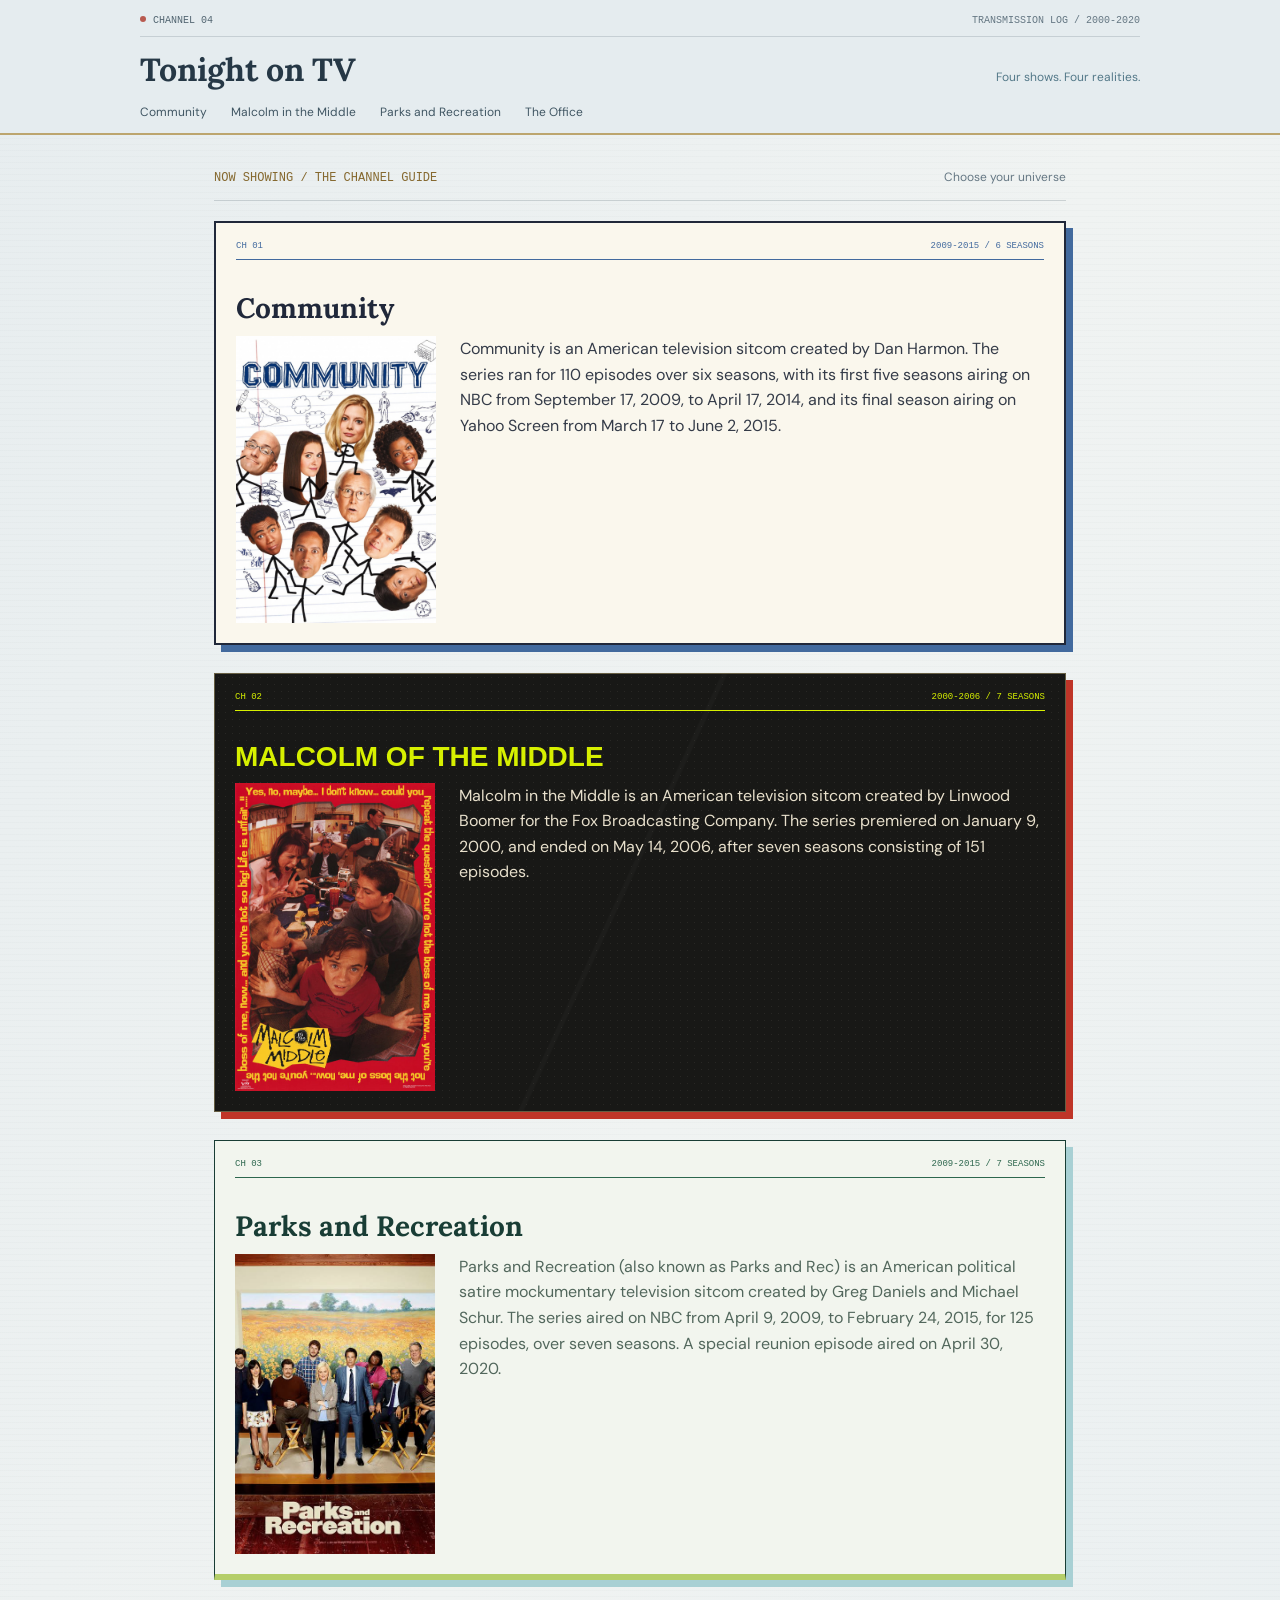
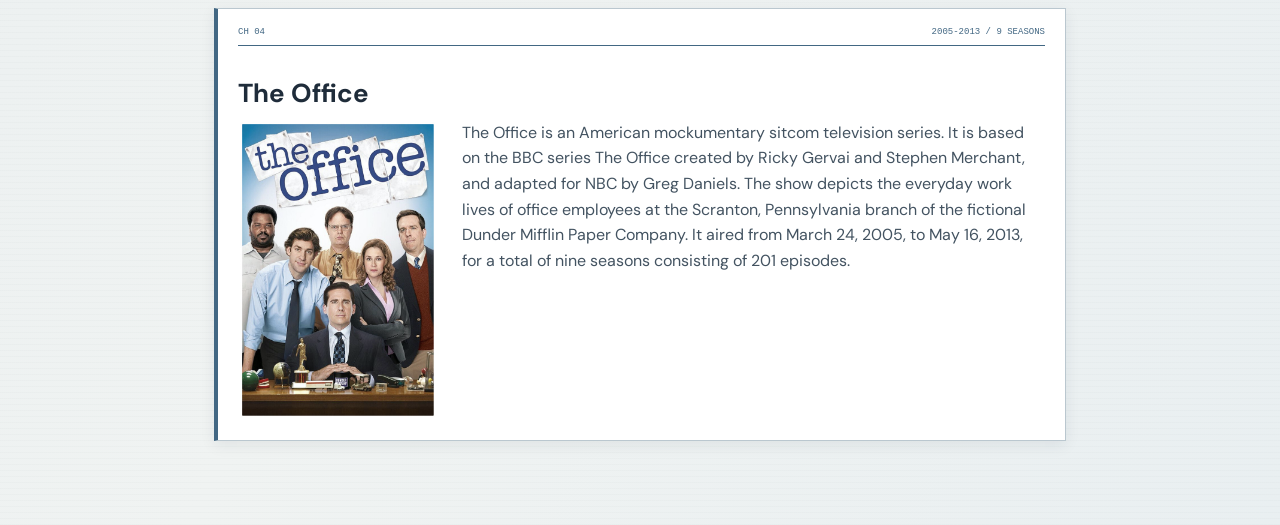
==== commit 1db2d226: "Soften homepage TV guide styling" ====
--- a/index.html
+++ b/index.html
@@ -7,7 +7,7 @@
         <link rel="preconnect" href="https://fonts.googleapis.com">
         <link rel="preconnect" href="https://fonts.gstatic.com" crossorigin>
         <link href="https://fonts.googleapis.com/css2?family=DM+Sans:wght@400;500;600;700&family=IBM+Plex+Mono:wght@400;500;600&family=Lora:wght@500;600;700&display=swap" rel="stylesheet">
-        <link rel="stylesheet" href="css/site.css?v=tv-guide">
+        <link rel="stylesheet" href="css/site.css?v=tv-guide-soft">
     </head>
 
     <body class="home-page">
--- a/css/site.css
+++ b/css/site.css
@@ -129,22 +129,22 @@
 }
 
 .home-page {
-    --guide-ink: #f4f1e8;
-    --guide-panel: #192a38;
-    --guide-blue: #75bac3;
-    --guide-gold: #e9c553;
+    --guide-ink: #263846;
+    --guide-panel: #e5ecef;
+    --guide-blue: #537888;
+    --guide-gold: #a98234;
     color: var(--guide-ink);
-    background-color: #14202b;
+    background-color: #edf1f2;
     background-image:
-        repeating-linear-gradient(0deg, rgba(220, 234, 239, 0.035) 0 1px, transparent 1px 4px),
-        linear-gradient(115deg, #14202b 0%, #1c303b 52%, #13202a 100%);
+        repeating-linear-gradient(0deg, rgba(38, 56, 70, 0.018) 0 1px, transparent 1px 6px),
+        linear-gradient(115deg, #e7edef 0%, #f0f3f2 52%, #e9eff1 100%);
 }
 
 .home-page .home-header {
     width: 100%;
     margin: 0;
-    padding: 18px 24px 16px;
-    border-bottom: 3px solid var(--guide-gold);
+    padding: 15px 24px 13px;
+    border-bottom: 2px solid #bca56e;
     background: var(--guide-panel);
 }
 
@@ -159,24 +159,24 @@
     justify-content: space-between;
     gap: 14px;
     padding-bottom: 10px;
-    border-bottom: 1px solid rgba(244, 241, 232, 0.2);
-    color: #9aabb5;
+    border-bottom: 1px solid rgba(38, 56, 70, 0.16);
+    color: #657783;
     font-family: "IBM Plex Mono", monospace;
     font-size: 10px;
     letter-spacing: 0;
 }
 
 .home-on-air {
-    color: #f4f1e8;
+    color: #526571;
 }
 
 .home-on-air::before {
     display: inline-block;
-    width: 8px;
-    height: 8px;
-    margin-right: 8px;
+    width: 6px;
+    height: 6px;
+    margin-right: 7px;
     border-radius: 50%;
-    background: #d45243;
+    background: #b85a50;
     content: "";
     vertical-align: 1px;
 }
@@ -186,18 +186,17 @@
     align-items: baseline;
     justify-content: space-between;
     gap: 16px;
-    margin: 14px 0 16px;
-    color: #fffdf7;
+    margin: 12px 0 14px;
+    color: var(--guide-ink);
     font-family: "Lora", Georgia, serif;
-    font-size: 36px;
+    font-size: 32px;
 }
 
 .home-page .home-header h1 span {
     color: var(--guide-blue);
-    font-family: "IBM Plex Mono", monospace;
-    font-size: 11px;
+    font-family: "DM Sans", sans-serif;
+    font-size: 12px;
     font-weight: 400;
-    text-transform: uppercase;
 }
 
 .home-page nav {
@@ -205,13 +204,12 @@
 }
 
 .home-page nav a {
-    color: #d7e0e3;
+    color: #405663;
     font-size: 12px;
-    text-transform: uppercase;
 }
 
 .home-page nav a:hover {
-    color: var(--guide-gold);
+    color: var(--guide-blue);
 }
 
 .show-summaries {
@@ -227,7 +225,7 @@
     gap: 14px;
     margin: 0 0 20px;
     padding: 0 0 12px;
-    border-bottom: 1px solid rgba(244, 241, 232, 0.25);
+    border-bottom: 1px solid rgba(38, 56, 70, 0.18);
 }
 
 .home-page .home-guide-heading p {
@@ -235,14 +233,14 @@
     min-height: 0;
     margin: 0;
     padding: 0;
-    color: var(--guide-gold);
+    color: #85682e;
     font-family: "IBM Plex Mono", monospace;
     font-size: 12px;
     text-transform: uppercase;
 }
 
 .home-guide-heading span {
-    color: #9aabb5;
+    color: #657783;
     font-size: 12px;
 }
 
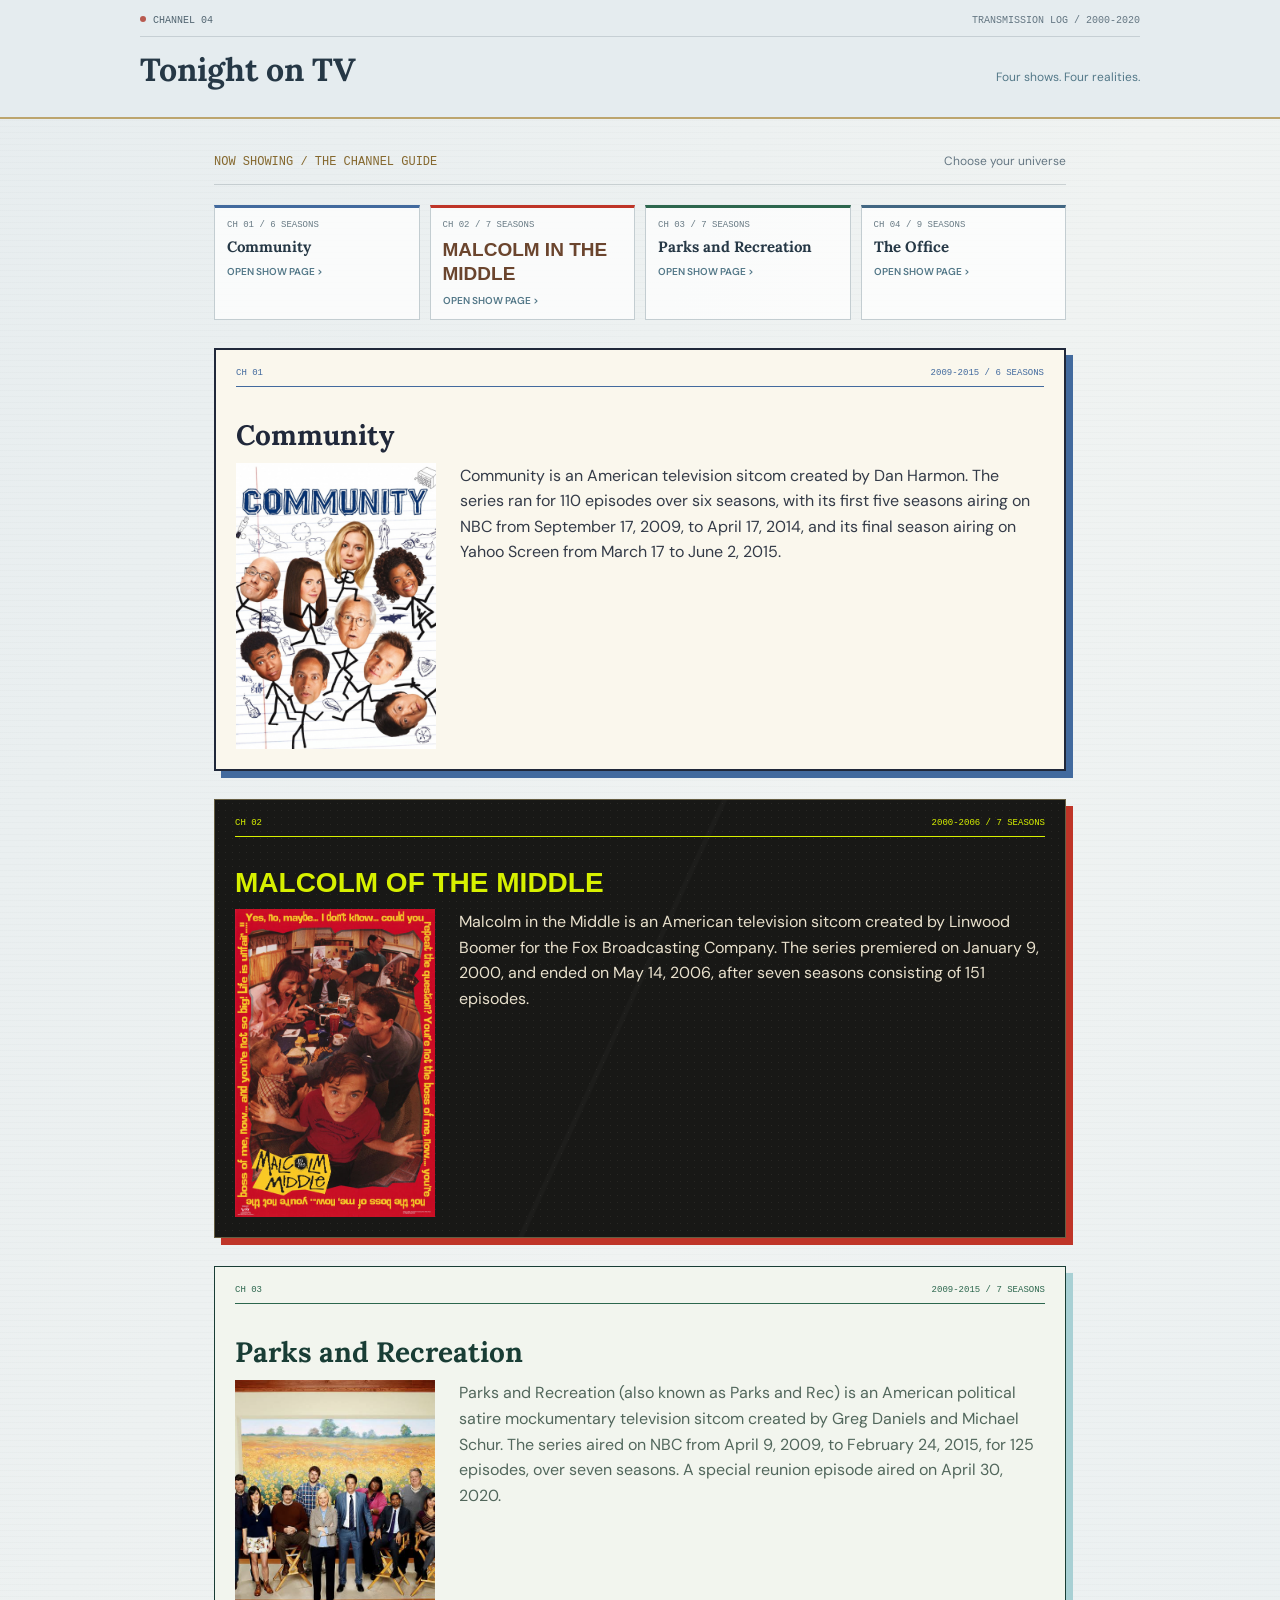
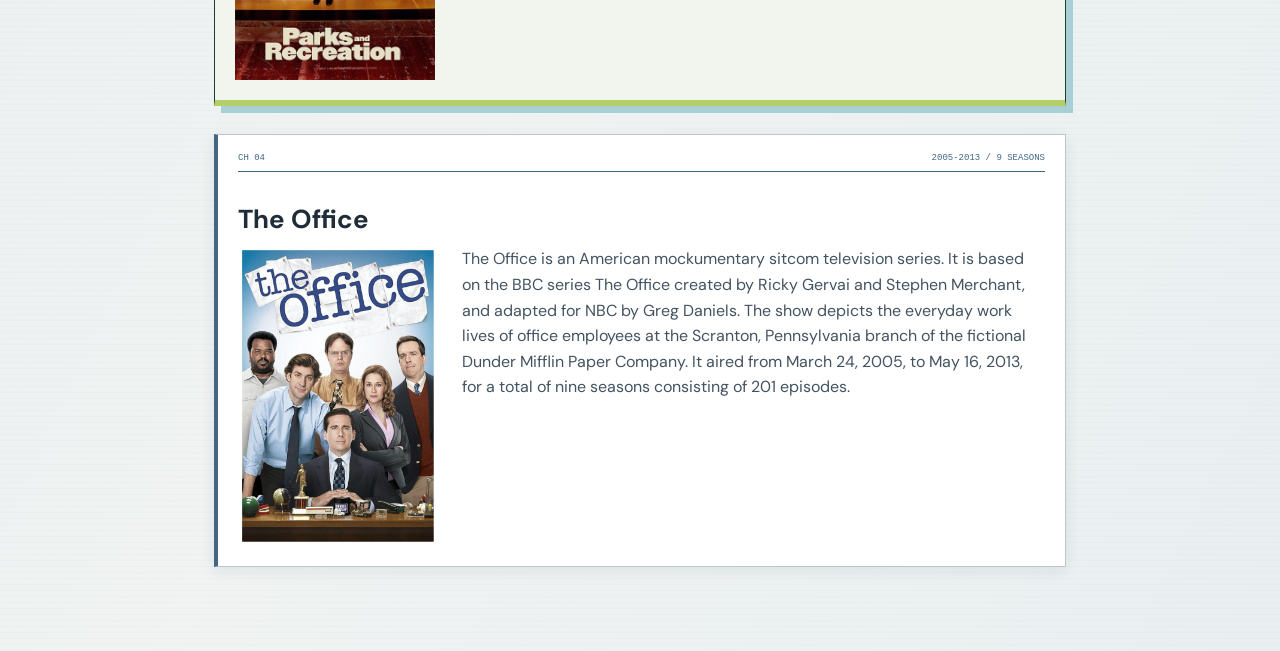
==== commit 7dcfc19f: "Add four show links to homepage guide" ====
--- a/index.html
+++ b/index.html
@@ -7,7 +7,7 @@
         <link rel="preconnect" href="https://fonts.googleapis.com">
         <link rel="preconnect" href="https://fonts.gstatic.com" crossorigin>
         <link href="https://fonts.googleapis.com/css2?family=DM+Sans:wght@400;500;600;700&family=IBM+Plex+Mono:wght@400;500;600&family=Lora:wght@500;600;700&display=swap" rel="stylesheet">
-        <link rel="stylesheet" href="css/site.css?v=tv-guide-soft">
+        <link rel="stylesheet" href="css/site.css?v=tv-links">
     </head>
 
     <body class="home-page">
@@ -18,12 +18,6 @@
                     <span>TRANSMISSION LOG / 2000-2020</span>
                 </div>
                 <h1>Tonight on TV <span>Four shows. Four realities.</span></h1>
-            <nav>
-                <a href="community.html"> Community </a>
-                <a href="malcolminthemiddle.html"> Malcolm in the Middle </a>
-                <a href="parksandrec.html"> Parks and Recreation </a>
-                <a href="theoffice.html"> The Office </a>
-            </nav>
             </div>
         </header>
 
@@ -32,6 +26,28 @@
             <p>Now showing / The channel guide</p>
             <span>Choose your universe</span>
         </div>
+        <nav class="home-channel-links" aria-label="Show pages">
+            <a class="home-channel-link home-channel-link-community" href="community.html">
+                <span>CH 01 / 6 SEASONS</span>
+                <strong>Community</strong>
+                <span>Open show page &gt;</span>
+            </a>
+            <a class="home-channel-link home-channel-link-malcolm" href="malcolminthemiddle.html">
+                <span>CH 02 / 7 SEASONS</span>
+                <strong>Malcolm in the Middle</strong>
+                <span>Open show page &gt;</span>
+            </a>
+            <a class="home-channel-link home-channel-link-parks" href="parksandrec.html">
+                <span>CH 03 / 7 SEASONS</span>
+                <strong>Parks and Recreation</strong>
+                <span>Open show page &gt;</span>
+            </a>
+            <a class="home-channel-link home-channel-link-office" href="theoffice.html">
+                <span>CH 04 / 9 SEASONS</span>
+                <strong>The Office</strong>
+                <span>Open show page &gt;</span>
+            </a>
+        </nav>
         <section class="show-summary summary-community">
         <div class="show-summary-meta"><span>CH 01</span><span>2009-2015 / 6 SEASONS</span></div>
         <h2>Community</h2>
--- a/css/site.css
+++ b/css/site.css
@@ -199,19 +199,6 @@
     font-weight: 400;
 }
 
-.home-page nav {
-    gap: 8px 24px;
-}
-
-.home-page nav a {
-    color: #405663;
-    font-size: 12px;
-}
-
-.home-page nav a:hover {
-    color: var(--guide-blue);
-}
-
 .show-summaries {
     width: min(900px, 100%);
     margin: 0 auto;
@@ -242,6 +229,83 @@
 .home-guide-heading span {
     color: #657783;
     font-size: 12px;
+}
+
+.home-page .home-channel-links {
+    display: grid;
+    grid-template-columns: repeat(4, minmax(0, 1fr));
+    gap: 10px;
+    margin-bottom: 28px;
+}
+
+.home-page .home-channel-link {
+    display: grid;
+    align-content: start;
+    gap: 8px;
+    min-width: 0;
+    min-height: 112px;
+    padding: 12px;
+    border: 1px solid #c3cdd1;
+    border-top: 3px solid var(--guide-blue);
+    background: rgba(255, 255, 255, 0.75);
+    color: var(--guide-ink);
+    text-decoration: none;
+    transition: background-color 140ms ease, transform 140ms ease;
+}
+
+.home-page .home-channel-link:hover {
+    transform: translateY(-2px);
+    background: #fff;
+}
+
+.home-channel-link > span:first-child {
+    color: #687a84;
+    font-family: "IBM Plex Mono", monospace;
+    font-size: 9px;
+}
+
+.home-channel-link strong {
+    font-family: "Lora", Georgia, serif;
+    font-size: 15px;
+    line-height: 1.25;
+}
+
+.home-channel-link > span:last-child {
+    align-self: end;
+    margin-top: auto;
+    color: var(--guide-blue);
+    font-size: 10px;
+    font-weight: 600;
+    text-transform: uppercase;
+}
+
+.home-channel-link-community {
+    border-top-color: #426a9e !important;
+}
+
+.home-channel-link-malcolm {
+    border-top-color: #bf3528 !important;
+}
+
+.home-channel-link-malcolm strong {
+    color: #6b452e;
+    font-family: "Bebas Neue", Impact, sans-serif;
+    font-size: 19px;
+    text-transform: uppercase;
+}
+
+.home-channel-link-parks {
+    border-top-color: #2d674e !important;
+}
+
+.home-channel-link-office {
+    border-top-color: #426783 !important;
+}
+
+@media (max-width: 760px) {
+    .home-page .home-channel-links {
+        grid-template-columns: repeat(2, minmax(0, 1fr));
+    }
 }
 
 .show-summary {
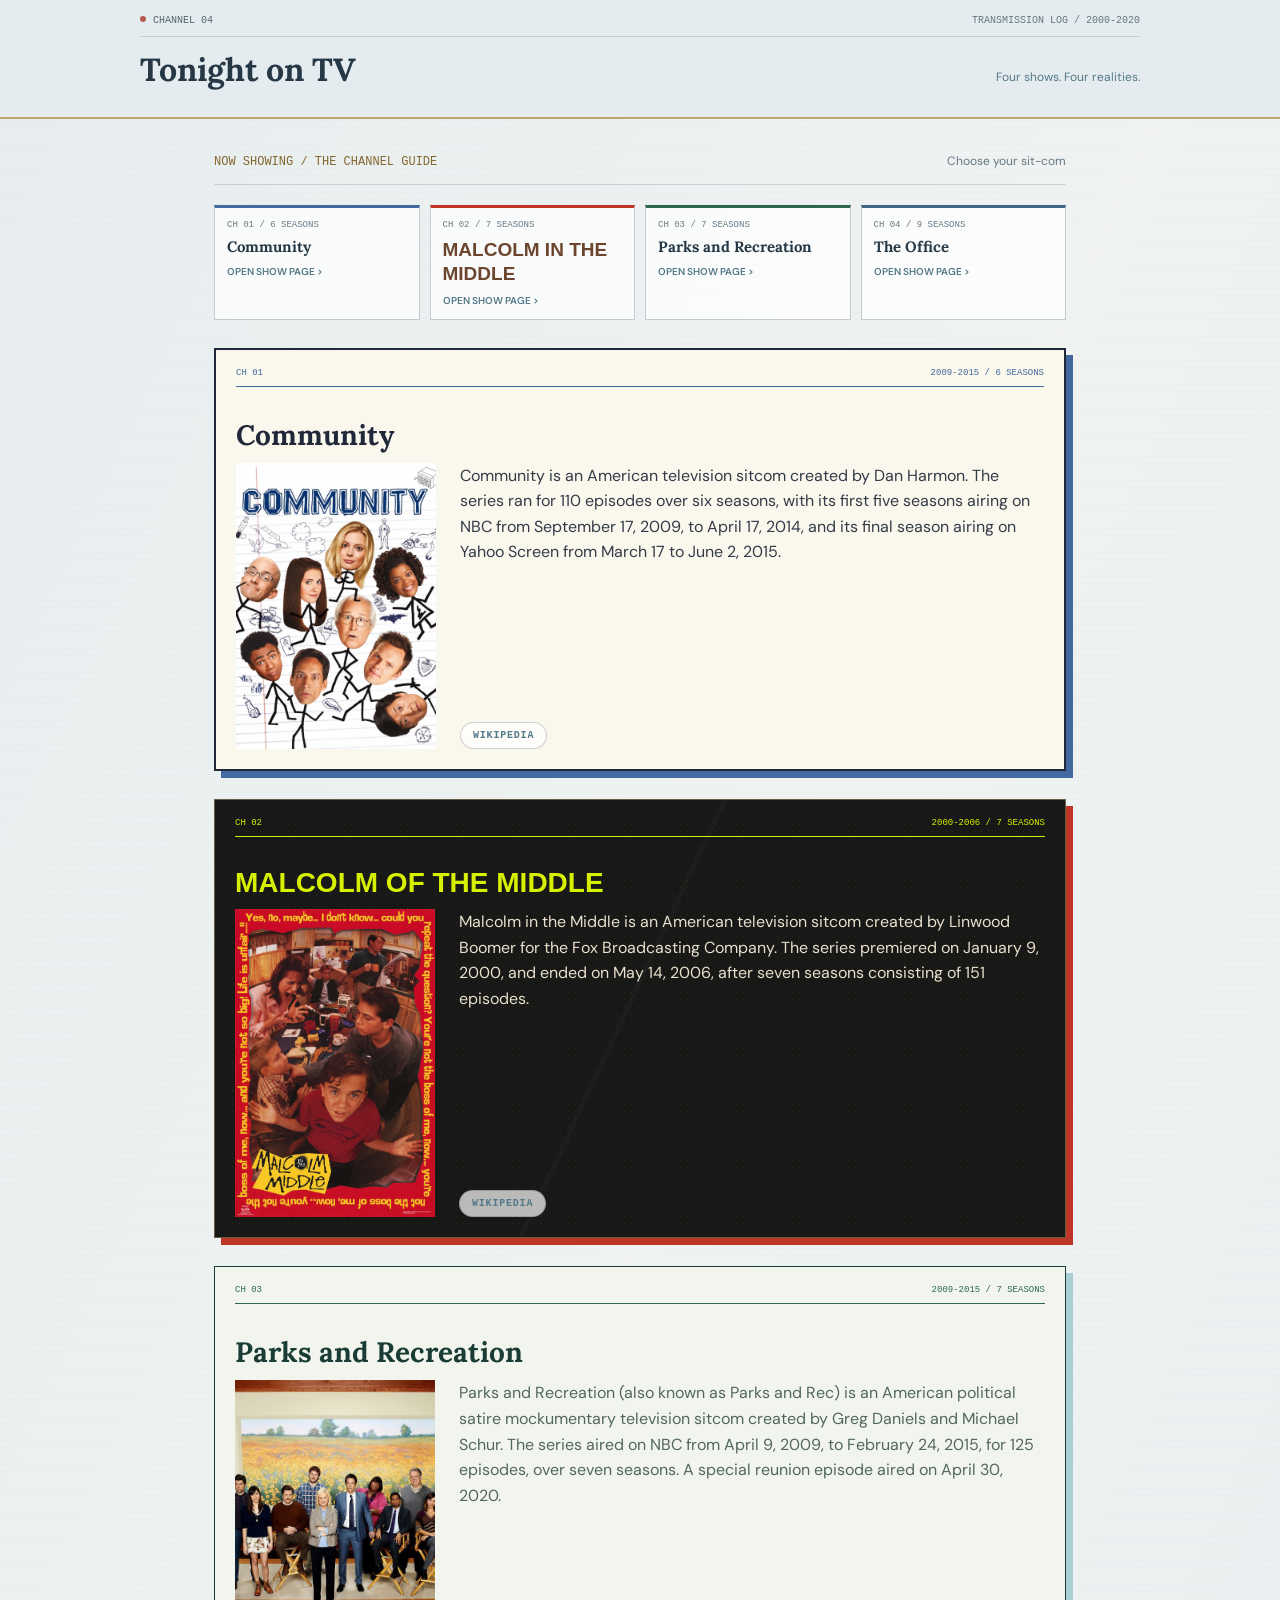
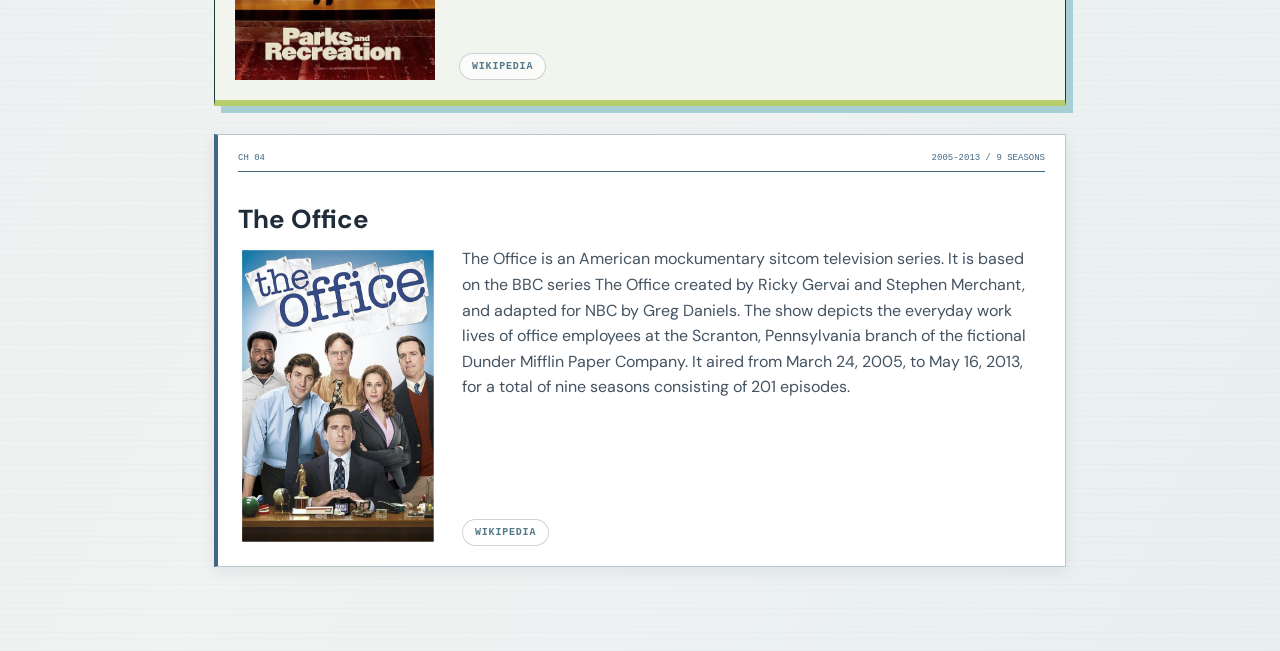
==== commit f2dbbdc3: "Add show photo frames and site assets" ====
--- a/index.html
+++ b/index.html
@@ -7,7 +7,8 @@
         <link rel="preconnect" href="https://fonts.googleapis.com">
         <link rel="preconnect" href="https://fonts.gstatic.com" crossorigin>
         <link href="https://fonts.googleapis.com/css2?family=DM+Sans:wght@400;500;600;700&family=IBM+Plex+Mono:wght@400;500;600&family=Lora:wght@500;600;700&display=swap" rel="stylesheet">
-        <link rel="stylesheet" href="css/site.css?v=tv-links">
+        <link rel="icon" type="image/svg+xml" href="images/favicon.svg">
+        <link rel="stylesheet" href="css/site.css?v=tv-guide-soft">
     </head>
 
     <body class="home-page">
@@ -24,7 +25,7 @@
         <main class="show-summaries">
         <div class="home-guide-heading">
             <p>Now showing / The channel guide</p>
-            <span>Choose your universe</span>
+            <span>Choose your sit-com</span>
         </div>
         <nav class="home-channel-links" aria-label="Show pages">
             <a class="home-channel-link home-channel-link-community" href="community.html">
@@ -59,6 +60,7 @@
             2014, and its final season airing on Yahoo Screen from March 17
             to June 2, 2015.
         </p>
+        <a class="show-summary-link" href="https://en.wikipedia.org/wiki/Community_(TV_series)" target="_blank" rel="noreferrer">Wikipedia</a>
         </section>
 
         <section class="show-summary summary-malcolm">
@@ -71,6 +73,7 @@
             on January 9, 2000, and ended on May 14, 2006, after seven seasons
             consisting of 151 episodes.
         </p>
+        <a class="show-summary-link" href="https://en.wikipedia.org/wiki/Malcolm_in_the_Middle" target="_blank" rel="noreferrer">Wikipedia</a>
         </section>
 
         <section class="show-summary summary-parks">
@@ -84,6 +87,7 @@
             2009, to February 24, 2015, for 125 episodes, over seven seasons.
             A special reunion episode aired on April 30, 2020.
         </p>
+        <a class="show-summary-link" href="https://en.wikipedia.org/wiki/Parks_and_Recreation" target="_blank" rel="noreferrer">Wikipedia</a>
         </section>
 
         <section class="show-summary summary-office">
@@ -99,6 +103,7 @@
             Company. It aired from March 24, 2005, to May 16, 2013, for a total
             of nine seasons consisting of 201 episodes.
         </p>
+        <a class="show-summary-link" href="https://en.wikipedia.org/wiki/The_Office_(American_TV_series)" target="_blank" rel="noreferrer">Wikipedia</a>
         </section>
         </main>
     </body>
--- a/css/site.css
+++ b/css/site.css
@@ -361,6 +361,30 @@
     padding: 0;
 }
 
+.show-summary-link {
+    grid-area: description;
+    align-self: end;
+    display: inline-block;
+    width: fit-content;
+    margin-top: 12px;
+    padding: 7px 12px;
+    border: 1px solid rgba(38, 56, 70, 0.22);
+    border-radius: 999px;
+    background: rgba(255, 255, 255, 0.7);
+    color: var(--guide-blue);
+    font-family: "IBM Plex Mono", monospace;
+    font-size: 10px;
+    font-weight: 600;
+    letter-spacing: 0.08em;
+    text-decoration: none;
+    text-transform: uppercase;
+}
+
+.show-summary-link:hover {
+    background: #fff;
+    text-decoration: underline;
+}
+
 .summary-community {
     border: 2px solid #20283a;
     background: #faf7ed;
@@ -752,6 +776,38 @@
     font-size: 40px;
     font-weight: 400;
     text-transform: uppercase;
+}
+
+.malcolm-polaroid {
+    width: min(520px, 100%);
+    margin: 52px auto 0;
+    padding: 12px 12px 18px;
+    border: 1px solid rgba(255, 255, 255, 0.25);
+    background: linear-gradient(180deg, #f8f3e8 0%, #efe4d2 100%);
+    box-shadow: 0 18px 30px rgba(0, 0, 0, 0.28), 10px 10px 0 rgba(191, 53, 40, 0.85);
+    transform: rotate(-1.3deg);
+}
+
+.malcolm-polaroid img {
+    display: block;
+    float: none;
+    width: 100%;
+    height: auto;
+    margin: 0;
+    border: 1px solid rgba(20, 18, 16, 0.35);
+    filter: contrast(1.06) saturate(1.08);
+}
+
+.malcolm-polaroid::before {
+    position: relative;
+    display: block;
+    width: 110px;
+    height: 18px;
+    margin: -8px auto 10px;
+    border-radius: 2px;
+    background: rgba(255, 255, 255, 0.72);
+    box-shadow: inset 0 0 0 1px rgba(0, 0, 0, 0.08);
+    content: "";
 }
 
 .malcolm-cast-list,
@@ -1265,6 +1321,35 @@
     border-left: 0;
 }
 
+.community-bottom-image {
+    width: min(480px, 100%);
+    margin: 52px auto 0;
+    padding: 12px 12px 18px;
+    border: 1px solid rgba(32, 40, 58, 0.28);
+    background: #fffdf8;
+    box-shadow: 0 16px 30px rgba(32, 40, 58, 0.15), 8px 8px 0 var(--community-gold);
+    transform: rotate(1.2deg);
+}
+
+.community-bottom-image img {
+    display: block;
+    float: none;
+    width: 100%;
+    height: auto;
+    margin: 0;
+    border: 1px solid rgba(32, 40, 58, 0.35);
+}
+
+.community-bottom-image figcaption {
+    padding-top: 12px;
+    color: var(--community-blue);
+    font-family: "Space Mono", monospace;
+    font-size: 11px;
+    letter-spacing: 0.06em;
+    text-align: center;
+    text-transform: uppercase;
+}
+
 @media (max-width: 760px) {
     .community-page .community-header h1 {
         display: block;
@@ -1692,6 +1777,38 @@
     line-height: 1.6;
 }
 
+.parks-polaroid {
+    width: min(520px, 100%);
+    margin: 52px auto 0;
+    padding: 12px 12px 18px;
+    border: 1px solid rgba(25, 61, 53, 0.2);
+    background: linear-gradient(180deg, #fbf9f3 0%, #f2ede0 100%);
+    box-shadow: 0 18px 30px rgba(25, 61, 53, 0.16), 10px 10px 0 rgba(168, 208, 212, 0.9);
+    transform: rotate(1.4deg);
+}
+
+.parks-polaroid img {
+    display: block;
+    float: none;
+    width: 100%;
+    height: auto;
+    margin: 0;
+    border: 1px solid rgba(25, 61, 53, 0.35);
+    filter: contrast(1.04) saturate(0.95);
+}
+
+.parks-polaroid::before {
+    position: relative;
+    display: block;
+    width: 116px;
+    height: 18px;
+    margin: -8px auto 10px;
+    border-radius: 2px;
+    background: rgba(255, 255, 255, 0.7);
+    box-shadow: inset 0 0 0 1px rgba(0, 0, 0, 0.08);
+    content: "";
+}
+
 @media (max-width: 760px) {
     .parks-page .parks-header h1 {
         display: block;
@@ -2178,6 +2295,38 @@
     text-align: right;
 }
 
+.office-polaroid {
+    width: min(520px, 100%);
+    margin: 52px auto 0;
+    padding: 12px 12px 18px;
+    border: 1px solid rgba(31, 44, 58, 0.22);
+    background: linear-gradient(180deg, #fdfdfd 0%, #eaedf0 100%);
+    box-shadow: 0 18px 30px rgba(31, 44, 58, 0.12), 10px 10px 0 rgba(66, 103, 131, 0.8);
+    transform: rotate(-1.3deg);
+}
+
+.office-polaroid img {
+    display: block;
+    float: none;
+    width: 100%;
+    height: auto;
+    margin: 0;
+    border: 1px solid rgba(31, 44, 58, 0.35);
+    filter: contrast(1.04) saturate(0.96);
+}
+
+.office-polaroid::before {
+    position: relative;
+    display: block;
+    width: 118px;
+    height: 18px;
+    margin: -8px auto 10px;
+    border-radius: 2px;
+    background: rgba(255, 255, 255, 0.76);
+    box-shadow: inset 0 0 0 1px rgba(0, 0, 0, 0.08);
+    content: "";
+}
+
 @media (max-width: 760px) {
     .office-page .office-header h1 {
         display: block;
